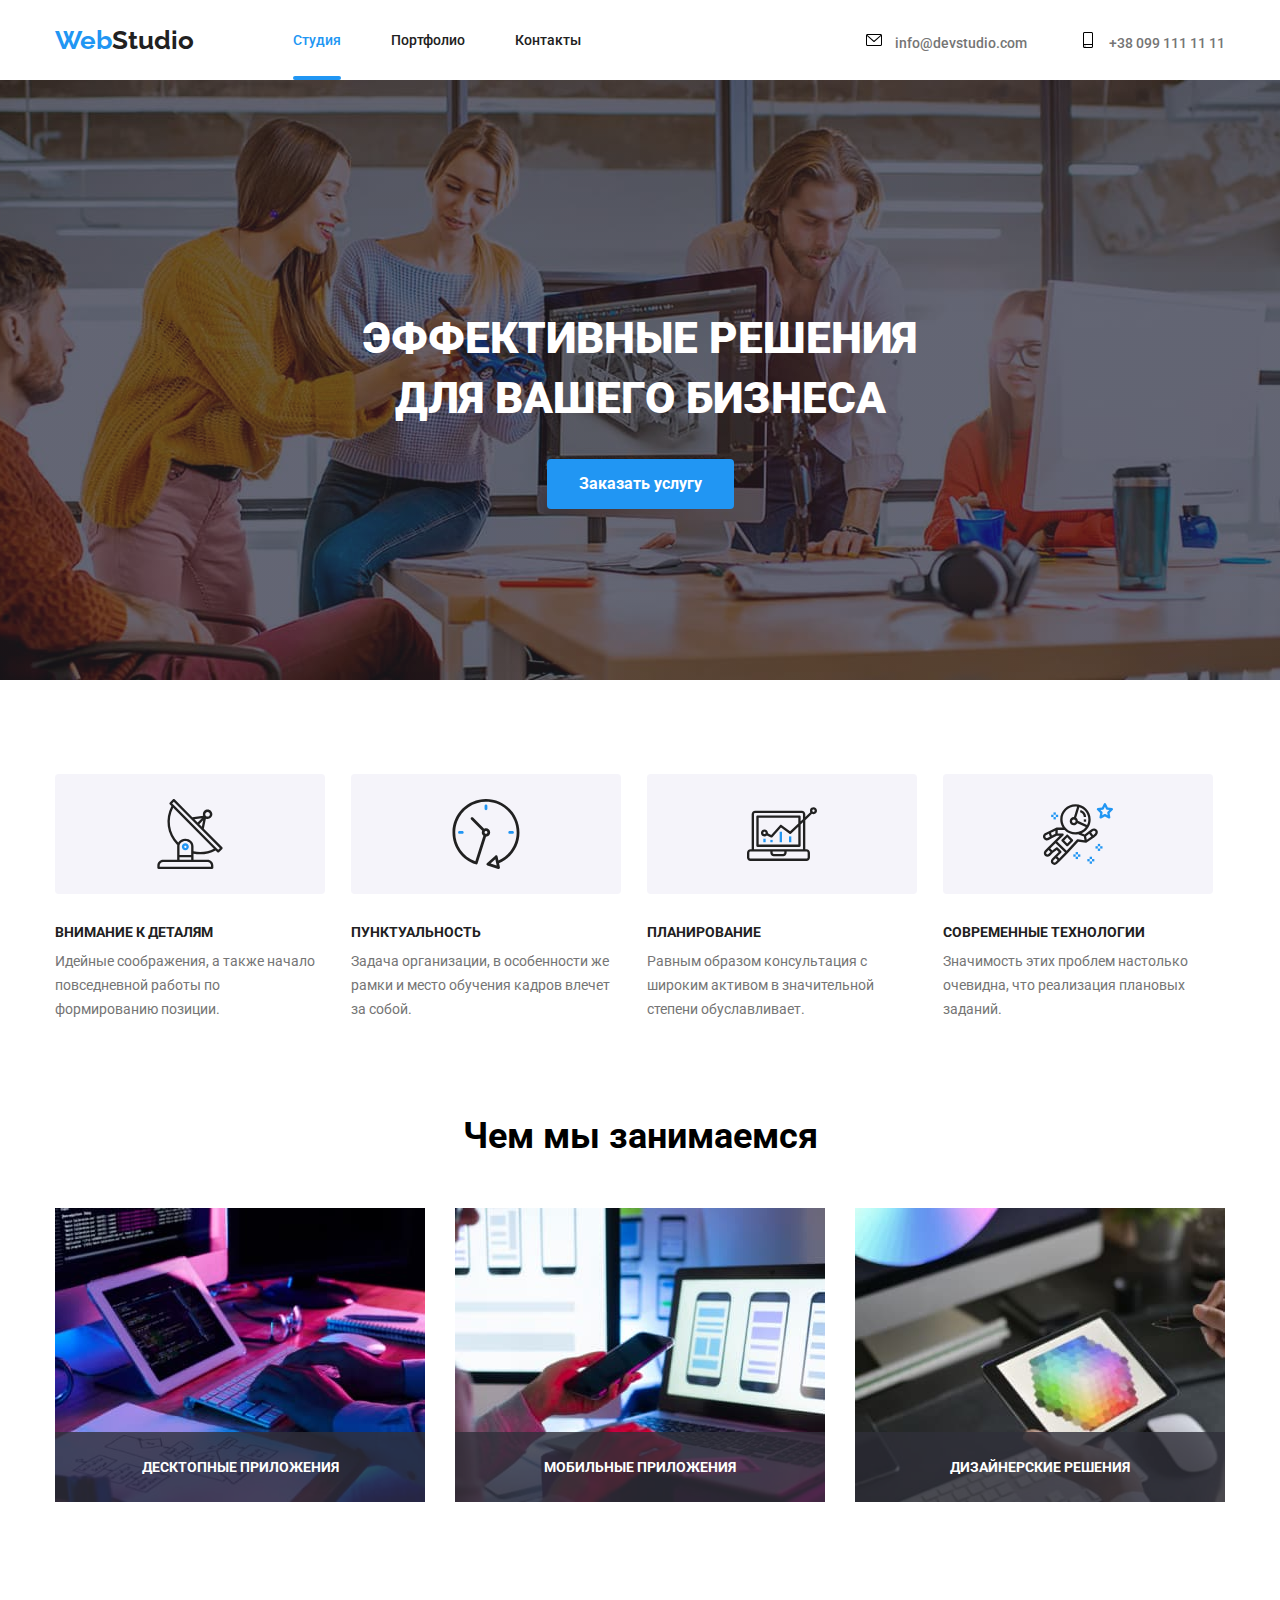
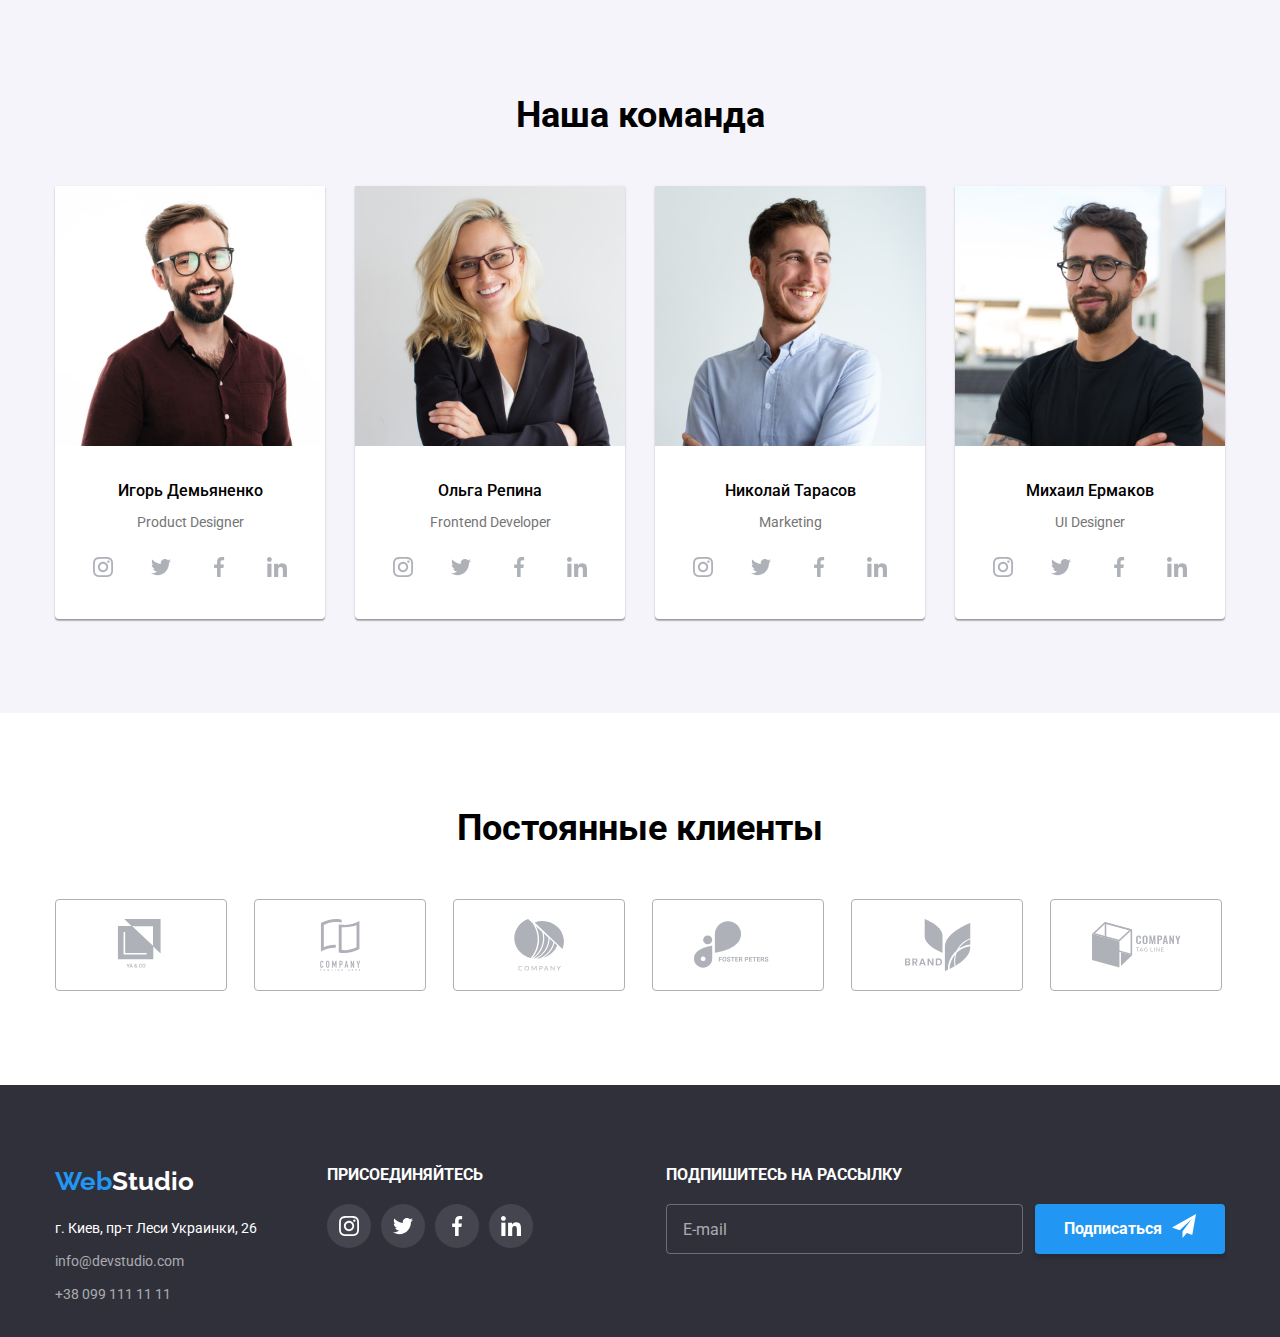
==== index.html @ 6f4ddc46 "Делает формы" ====
<!DOCTYPE html>
<html lang="en">
  <head>
    <meta charset="UTF-8" />
    <meta name="viewport" content="width=device-width, initial-scale=1.0" />
    <title>WebStudio</title>

    <link
      href="https://fonts.googleapis.com/css2?family=Raleway:wght@700&display=swap"
      rel="stylesheet"
    />
    <link
      href="https://fonts.googleapis.com/css2?family=Roboto:wght@400;500;700;900&display=swap"
      rel="stylesheet"
    />
    <link
      rel="stylesheet"
      href="https://cdnjs.cloudflare.com/ajax/libs/modern-normalize/1.0.0/modern-normalize.min.css"
    />

    <link rel="stylesheet" href="./css/style.css" />
  </head>
  <body>
    <header>
      <!-- логотип, вкладки, контакты -->

      <div class="container header">
        <nav>
          <a href="./index.html" class="logo"
            >Web<span class="logo-accent">Studio</span></a
          >
          <ul class="site-nav">
            <li>
              <a href="./" class="link primery-nav">Студия</a>
            </li>
            <li>
              <a href="./portfolio.html" class="link button-secondary"
                >Портфолио</a
              >
            </li>
            <li><a href="" class="link button-secondary">Контакты</a></li>
          </ul>
        </nav>
        <ul class="contacts">
          <li>
            <a href="mailto:info@devstudio.com" class="link contacts-mail-tel">
              <svg class="mail">
                <use href="./img/symbol-defs.svg#envelope"></use>
              </svg>
              info@devstudio.com</a
            >
          </li>
          <li>
            <a class="link contacts-mail-tel" href="tel:+380991111111">
              <svg class="mail">
                <use href="./img/symbol-defs.svg#smartphone"></use>
              </svg>
              +38 099 111 11 11</a
            >
          </li>
        </ul>
      </div>
    </header>
    <main>
      <!-- главная секция -->
      <section class="main-section">
        <div class="container">
          <h1 class="main">
            ЭФФЕКТИВНЫЕ РЕШЕНИЯ <br />
            ДЛЯ ВАШЕГО БИЗНЕСА
          </h1>
          <button data-modal-open name="button" class="button-primery-st">
            Заказать услугу
          </button>
          <div data-modal class="backdrop is-hidden">
            <div class="modal">
              <button data-modal-close>X</button>
              <!-- форма в модальном окне -->
              <h2 class="modal-titel">
                Оставьте свои данные, мы вам перезвоним
              </h2>
              <form class="form modal-form">
                <div class="form-field">
                  <label class="form-label" for="name">Имя</label>
                  <div class="form-svg">
                    <input
                      class="form-input"
                      type="text"
                      name="name"
                      id="name"
                    />
                    <span>
                      <svg class="form-inpyt-svg">
                        <use href="./img/symbol-defs.svg#Vector"></use>
                      </svg>
                    </span>
                  </div>
                </div>

                <div class="form-field">
                  <label class="form-label" for="tel">Телефон</label>
                  <div class="form-svg">
                    <input class="form-input" type="tel" name="tel" id="tel" />
                    <span>
                      <svg class="form-inpyt-svg">
                        <use href="./img/symbol-defs.svg#Tel"></use>
                      </svg>
                    </span>
                  </div>
                </div>

                <div class="form-field">
                  <label class="form-label" for="email">Почта</label>
                  <div class="form-svg">
                    <input
                      class="form-input"
                      type="email"
                      name="email"
                      id="email"
                    />
                    <span>
                      <svg class="form-inpyt-svg">
                        <use href="./img/symbol-defs.svg#Email"></use>
                      </svg>
                    </span>
                  </div>
                </div>

                <div class="form-field">
                  <label class="form-label" for="coment">Комментарий</label>
                  <textarea
                    class="form-coment"
                    name="coment"
                    id="coment"
                    cols="30"
                    rows="7"
                    placeholder="Введите текст"
                  ></textarea>
                </div>

                <div class="form-field-check">
                  <label class="form-label" for="agreed">
                    <input
                      class="form-input-check"
                      type="checkbox"
                      name="agreed"
                      id="agreed"
                    />
                    <span class="check"></span>
                    Соглашаюсь с рассылкой и принимаю
                    <a class="agreed" href="">Условия договора</a>
                  </label>
                </div>

                <button class="check-button" type="submit">Отправить</button>
              </form>
            </div>
          </div>
        </div>
      </section>

      <!-- хотят обратить внимание -->
      <section class="container-about">
        <div class="container">
          <!-- <h2>О нас</h2> -->
          <ul class="main-about">
            <li class="list-item attention">
              <h3 class="advantages">ВНИМАНИЕ К ДЕТАЛЯМ</h3>
              <p class="notes">
                Идейные соображения, а также начало повседневной работы по
                формированию позиции.
              </p>
            </li>
            <li class="list-item pynctuality">
              <h3 class="advantages">ПУНКТУАЛЬНОСТЬ</h3>
              <p class="notes">
                Задача организации, в особенности же рамки и место обучения
                кадров влечет за собой.
              </p>
            </li>
            <li class="list-item planning">
              <h3 class="advantages">ПЛАНИРОВАНИЕ</h3>
              <p class="notes">
                Равным образом консультация с широким активом в значительной
                степени обуславливает.
              </p>
            </li>
            <li class="list-item technology">
              <h3 class="advantages">СОВРЕМЕННЫЕ ТЕХНОЛОГИИ</h3>
              <p class="notes">
                Значимость этих проблем настолько очевидна, что реализация
                плановых заданий.
              </p>
            </li>
          </ul>
        </div>
      </section>

      <!-- примеры проектов -->

      <section class="adout-us-img">
        <div class="images-list container">
          <h2 class="about-us">Чем мы занимаемся</h2>
          <ul class="images">
            <li class="image-menu">
              <img src="./img/box1.jpg" alt="box1" width="370" />
              <p class="images-list-item">ДЕСКТОПНЫЕ ПРИЛОЖЕНИЯ</p>
            </li>
            <li class="image-menu">
              <img src="./img/box2.jpg" alt="box2" width="370" />
              <p class="images-list-item">МОБИЛЬНЫЕ ПРИЛОЖЕНИЯ</p>
            </li>
            <li class="image-menu">
              <img src="./img/box3.jpg" alt="box3" width="370" />
              <p class="images-list-item">ДИЗАЙНЕРСКИЕ РЕШЕНИЯ</p>
            </li>
          </ul>
        </div>
      </section>

      <!-- наша команда -->

      <section class="our-teams">
        <div class="container">
          <h2 class="command">Наша команда</h2>
          <ul class="teams-list">
            <li class="teams">
              <img src="./img/card1.jpg" alt="card1" width="270" />
              <div class="name-pos">
                <h3 class="name">Игорь Демьяненко</h3>
                <p class="position">Product Designer</p>
                <ul class="social-icon">
                  <li class="social-icon-item">
                    <a
                      class="social-icon-link"
                      href="https://instagram.com/ "
                      target=" blank"
                    >
                      <svg class="sosial-icon-svg">
                        <use href="./img/symbol-defs.svg#instagram"></use>
                      </svg>
                    </a>
                  </li>
                  <li class="social-icon-item">
                    <a
                      class="social-icon-link"
                      href="https://twitter.com/"
                      target=" blank"
                    >
                      <svg class="sosial-icon-svg">
                        <use href="./img/symbol-defs.svg#twitter"></use>
                      </svg>
                    </a>
                  </li>
                  <li class="social-icon-item">
                    <a
                      class="social-icon-link"
                      href="https://facebook.com/"
                      target=" blank"
                    >
                      <svg class="sosial-icon-svg">
                        <use href="./img/symbol-defs.svg#facebook"></use>
                      </svg>
                    </a>
                  </li>
                  <li class="social-icon-item">
                    <a
                      class="social-icon-link"
                      href="https://linkedin.com/"
                      target="blank"
                    >
                      <svg class="sosial-icon-svg">
                        <use href="./img/symbol-defs.svg#linkedin"></use>
                      </svg>
                    </a>
                  </li>
                </ul>
              </div>
            </li>
            <li class="teams">
              <img src="./img/card2.jpg" alt="card2" width="270" />
              <div class="name-pos">
                <h3 class="name">Ольга Репина</h3>
                <p class="position">Frontend Developer</p>
                <ul class="social-icon">
                  <li class="social-icon-item">
                    <a
                      class="social-icon-link"
                      href="https://instagram.com/ "
                      target=" blank"
                    >
                      <svg class="sosial-icon-svg">
                        <use href="./img/symbol-defs.svg#instagram"></use>
                      </svg>
                    </a>
                  </li>
                  <li class="social-icon-item">
                    <a
                      class="social-icon-link"
                      href="https://twitter.com/"
                      target=" blank"
                    >
                      <svg class="sosial-icon-svg">
                        <use href="./img/symbol-defs.svg#twitter"></use>
                      </svg>
                    </a>
                  </li>
                  <li class="social-icon-item">
                    <a
                      class="social-icon-link"
                      href="https://facebook.com/"
                      target=" blank"
                    >
                      <svg class="sosial-icon-svg">
                        <use href="./img/symbol-defs.svg#facebook"></use>
                      </svg>
                    </a>
                  </li>
                  <li class="social-icon-item">
                    <a
                      class="social-icon-link"
                      href="https://linkedin.com/"
                      target="blank"
                    >
                      <svg class="sosial-icon-svg">
                        <use href="./img/symbol-defs.svg#linkedin"></use>
                      </svg>
                    </a>
                  </li>
                </ul>
              </div>
            </li>
            <li class="teams">
              <img src="./img/card3.jpg" alt="card3" width="270" />
              <div class="name-pos">
                <h3 class="name">Николай Тарасов</h3>
                <p class="position">Marketing</p>
                <ul class="social-icon">
                  <li class="social-icon-item">
                    <a
                      class="social-icon-link"
                      href="https://instagram.com/ "
                      target=" blank"
                    >
                      <svg class="sosial-icon-svg">
                        <use href="./img/symbol-defs.svg#instagram"></use>
                      </svg>
                    </a>
                  </li>
                  <li class="social-icon-item">
                    <a
                      class="social-icon-link"
                      href="https://twitter.com/"
                      target=" blank"
                    >
                      <svg class="sosial-icon-svg">
                        <use href="./img/symbol-defs.svg#twitter"></use>
                      </svg>
                    </a>
                  </li>
                  <li class="social-icon-item">
                    <a
                      class="social-icon-link"
                      href="https://facebook.com/"
                      target=" blank"
                    >
                      <svg class="sosial-icon-svg">
                        <use href="./img/symbol-defs.svg#facebook"></use>
                      </svg>
                    </a>
                  </li>
                  <li class="social-icon-item">
                    <a
                      class="social-icon-link"
                      href="https://linkedin.com/"
                      target="blank"
                    >
                      <svg class="sosial-icon-svg">
                        <use href="./img/symbol-defs.svg#linkedin"></use>
                      </svg>
                    </a>
                  </li>
                </ul>
              </div>
            </li>
            <li class="teams">
              <img src="./img/card4.jpg" alt="card4" width="270" />
              <div class="name-pos">
                <h3 class="name">Михаил Ермаков</h3>
                <p class="position">UI Designer</p>
                <ul class="social-icon">
                  <li class="social-icon-item">
                    <a
                      class="social-icon-link"
                      href="https://instagram.com/ "
                      target=" blank"
                    >
                      <svg class="sosial-icon-svg">
                        <use href="./img/symbol-defs.svg#instagram"></use>
                      </svg>
                    </a>
                  </li>
                  <li class="social-icon-item">
                    <a
                      class="social-icon-link"
                      href="https://twitter.com/"
                      target=" blank"
                    >
                      <svg class="sosial-icon-svg">
                        <use href="./img/symbol-defs.svg#twitter"></use>
                      </svg>
                    </a>
                  </li>
                  <li class="social-icon-item">
                    <a
                      class="social-icon-link"
                      href="https://facebook.com/"
                      target=" blank"
                    >
                      <svg class="sosial-icon-svg">
                        <use href="./img/symbol-defs.svg#facebook"></use>
                      </svg>
                    </a>
                  </li>
                  <li class="social-icon-item">
                    <a
                      class="social-icon-link"
                      href="https://linkedin.com/"
                      target="blank"
                    >
                      <svg class="sosial-icon-svg">
                        <use href="./img/symbol-defs.svg#linkedin"></use>
                      </svg>
                    </a>
                  </li>
                </ul>
              </div>
            </li>
          </ul>
        </div>
      </section>
      <section>
        <div class="container customed-container">
          <h2>Постоянные клиенты</h2>
          <ul class="customed">
            <li class="customed-item">
              <a class="customed-link" href="" target="blank">
                <svg class="customed-link-svg">
                  <use href="./img/symbol-defs.svg#logo1"></use>
                </svg>
              </a>
            </li>
            <li class="customed-item">
              <a class="customed-link" href="" target="blank">
                <svg class="customed-link-svg">
                  <use href="./img/symbol-defs.svg#logo2"></use>
                </svg>
              </a>
            </li>
            <li class="customed-item">
              <a class="customed-link" href="" target="blank">
                <svg class="customed-link-svg">
                  <use href="./img/symbol-defs.svg#logo3"></use>
                </svg>
              </a>
            </li>
            <li class="customed-item">
              <a class="customed-link" href="" target="blank">
                <svg class="customed-link-svg">
                  <use href="./img/symbol-defs.svg#logo4"></use>
                </svg>
              </a>
            </li>
            <li class="customed-item">
              <a class="customed-link" href="" target="blank">
                <svg class="customed-link-svg">
                  <use href="./img/symbol-defs.svg#logo5"></use>
                </svg>
              </a>
            </li>
            <li class="customed-item">
              <a class="customed-link" href="" target="blank">
                <svg class="customed-link-svg">
                  <use href="./img/symbol-defs.svg#logo6"></use>
                </svg>
              </a>
            </li>
          </ul>
        </div>
      </section>
    </main>
    <!-- фуутер -->

    <footer class="footer">
      <div class="container footer-cont">
        <div>
          <a href="./studio.html" class="logo-footer"
            >Web<span class="logo-ac-footer">Studio</span></a
          >
          <address>
            <ul class="adresss-footer">
              <li class="address">г. Киев, пр-т Леси Украинки, 26</li>
              <li>
                <a href="mailto:info@devstudio.com" class="mail-tel"
                  >info@devstudio.com</a
                >
              </li>
              <li>
                <a href="tel:+380991111111" class="mail-tel"
                  >+38 099 111 11 11</a
                >
              </li>
            </ul>
          </address>
        </div>
        <div class="join-footer">
          <b>ПРИСОЕДИНЯЙТЕСЬ</b>
          <ul class="join-list">
            <li><a class="join inst" href=""></a></li>
            <li><a class="join twitter" href=""></a></li>
            <li><a class="join facebook" href=""></a></li>
            <li><a class="join linkedin" href=""></a></li>
          </ul>
        </div>
        <div class="footer-subscribe">
          <b>ПОДПИШИТЕСЬ НА РАССЫЛКУ</b>
          <form class="form-footer">
            <label class="footer-label">
              <input class="foter-input" type="email" placeholder="E-mail" />
            </label>

            <button class="button-subscribe" type="submit">
              <svg class="footer-subscribe-svg" widt="24px" height="24px">
                <use href="./img/symbol-defs.svg#send"></use>
              </svg>
              Подписаться
            </button>
          </form>
        </div>
      </div>
    </footer>
    <script src="./js/madal.js"></script>
  </body>
</html>
---- css/style.css ----
html {
  box-sizing: border-box;
}
*,
*::befor,
*::after {
  box-sizing: inherit;
}
:root {
  --primary-text-color: #757575;
  --titel-text-color: #212121;
  --accent-text-color: #2196f3;
  --fon-cl: #2f303a;
  --with: #ffffff;
  --bgc: #f5f4fa;
}

.container {
  width: 1200px;
  padding-left: 15px;
  padding-right: 15px;
  margin-left: auto;
  margin-right: auto;
}

.container:first-child {
  margin-top: 0px;
}

header {
  width: 100%;
  height: 80px;
  padding-bottom: 32px;
  padding-top: 32px;
}
.header {
  display: flex;
  height: 100%;
}
.header nav {
  display: flex;
}
.portfolio-header {
  border-bottom: 1px solid #ececec;
}
a {
  text-decoration: none;
}
li {
  padding: 0px;
  margin: 0px;
  list-style: none;
}
ul {
  padding: 0px;
  margin: 0px;
}

/* nav a, */
/* nav ul, */
/* .header nav, */
/* .header ul, */
/* .contacts li, */
.button,
.button li,
.v li {
  display: inline-flex;
}
nav {
  /* display: flex; */
  align-items: center;
  justify-content: center;
}
.link {
  display: block;
  text-align: center;
}
.logo {
  font-family: "Raleway", sans-serif;
  color: var(--accent-text-color);
  font-style: normal;
  font-weight: bold;
  font-size: 26px;
  line-height: 1.17em;
  width: 145px;
  margin-right: 93px;
}

nav a {
  margin-right: 0px;
}
nav.site-nav {
  justify-content: end;
}
.site-nav li {
  display: inline-block;
  padding-right: 50px;
}
.site-nav li:last-child {
  padding-right: 0px;
}
.contacts li {
  margin-right: 50px;
  display: inline-block;
}
.contacts li:last-child {
  margin-right: 0px;
}
.contacts-mail-tel:last-child {
  padding-right: 0px;
}
.contacts {
  font-family: "Roboto", sans-serif;
  font-style: normal;
  font-weight: 500;
  font-size: 14px;
  line-height: 1.14em;
  align-items: center;
  text-align: right;
  padding: 0px;
  margin-left: auto;
}

.primery-nav {
  position: relative;

  color: var(--accent-text-color);
  font-style: normal;
  font-weight: 500;
  font-size: 14px;
  line-height: 1.17em;
}
.primery-nav::after {
  position: absolute;
  content: "";
  display: block;
  background-image: url(../img/hover.svg);
  height: 4px;
  width: 100%;
  background-repeat: no-repeat;
  background-position: center;
  background-size: cover;
  margin-top: 28px;
}
.site-nav {
  display: flex;
  font-family: "Roboto", sans-serif;
  font-weight: 500;
  font-style: normal;
  font-size: 14px;
  line-height: 1.17em;
  padding: 0px;
  align-items: center;
}
main {
  font-family: "Roboto", sans-serif;
  width: auto;
}
.logo-accent {
  color: var(--titel-text-color);
}
.button {
  display: inline-flex;
  justify-content: center;
  font-style: normal;
  font-weight: 500;
  font-size: 16px;
  line-height: 1.63em;
  margin: 0px;
  padding: 0px;
  margin-bottom: 34px;
}
.contacts-mail-tel {
  color: var(--primary-text-color);
}

.contacts-mail-tel .mail {
  height: 16px;
  width: 16px;
  background-size: contain;
  background-repeat: no-repeat;
  background-position: center;
  margin-right: 10px;
}
.mail {
  transition: 250ms;
  transition-timing-function: cubic-bezier(0.4, 0, 0.2, 1);
}
.contacts-mail-tel:hover .mail,
.contacts-mail-tel:focus .mail {
  fill: var(--accent-text-color);
}
.button-secondary {
  color: #212121;
}
.button button {
  padding: 6px 22px;
}
button {
  display: inline-block;
  cursor: pointer;
}

.button-primery-pf {
  color: #ffffff;
  background-color: var(--accent-text-color);
  font-style: normal;
  font-weight: 500;
  line-height: 1.25em;
  transition: transform 250ms cubic-bezier(0.4, 0, 0.2, 1);
}
.button-primery-st {
  color: #ffffff;
  background-color: var(--accent-text-color);
  font-style: normal;
  font-weight: bold;
  font-size: 16px;
  line-height: 1.88em;
  text-align: center;
  padding: 10px 32px;
  margin-left: auto;
  margin-right: auto;
  border: none;
  /* box-shadow: 0px 4px 4px rgba(0, 0, 0, 0.15); */
  border-radius: 4px;
  transition: transform 250ms cubic-bezier(0.4, 0, 0.2, 1);
}
.container .buttom {
  height: 54px;
}
.row-button {
  font-size: 16px;
  font-weight: 500;
  font-style: normal;
  line-height: 1.63em;
  border: 0px;
  border-radius: 4px;
  margin-right: 8px;
  transition: transform 250ms cubic-bezier(0.4, 0, 0.2, 1);
}
.row-button:hover,
.row-button:focus {
  color: var(--with);
  background-color: var(--accent-text-color);
  box-shadow: 0px 4px 4px rgba(0, 0, 0, 0.25);
}
.main {
  font-style: normal;
  font-weight: 900;
  font-size: 44px;
  line-height: 1.36em;
  text-align: center;
}
.advantages {
  color: var(--titel-text-color);
  font-style: normal;
  font-weight: bold;
  font-size: 14px;
  line-height: 1.17em;
  margin: 0px;
}
.notes {
  color: var(--primary-text-color);
  font-style: normal;
  font-weight: normal;
  font-size: 14px;
  line-height: 1.71em;
  margin: 0px;
  padding-top: 10px;
}
.about-us {
  display: block;
  font-family: Roboto;
  font-style: normal;
  font-weight: 700;
  font-size: 36px;
  line-height: 1.16em;
  text-align: center;
  margin: 0px;
  margin-bottom: 50px;
}

.main-section .buuton-primery-st {
  display: inline;
  width: 200px;
  justify-content: center;
}
.container-about {
  display: flex;
  padding-top: 94px;
  padding-bottom: 94px;
}

.list-item::before {
  content: "";
  display: block;
  height: 120px;
  border-radius: 4px;
  background-repeat: no-repeat;
  background-position: 100px 25px;
  background-color: var(--bgc);
  margin-bottom: 30px;
}
.list-item.attention::before {
  background-image: url(../img/antenna.svg);
}
.list-item.pynctuality::before {
  background-image: url(../img/clock.svg);
}
.list-item.planning::before {
  background-image: url(../img/diagram.svg);
}
.list-item.technology::before {
  background-image: url(../img/astronaut.svg);
}
.main-about {
  padding: 0px;
  margin: 0px;
  width: 100%;
  display: flex;

  flex-wrap: nowrap;
}

.main-about li {
  display: inline-block;
  justify-content: space-between;
  width: 270px;
  margin-right: 26px;
}
.main-about li:last-child,
.network-list li:last-child {
  margin-right: 0px;
}
.position {
  color: var(--primary-text-color);
  font-style: normal;
  font-weight: normal;
  font-size: 14px;
  line-height: 1.19em;
  font-style: normal;
}
.projects {
  color: var(--titel-text-color);
  font-style: normal;
  font-weight: bold;
  font-size: 18px;
  line-height: 2em;
}
.projects-hover {
  position: relative;
  overflow: hidden;
  text-align: left;
}
.wind-hover {
  display: block;
  margin: 0px;
  background-color: var(--accent-text-color);
  position: absolute;
  z-index: 4;
  /* align-content: left;
  justify-content: center; */
  top: 0%;
  bottom: 0%;
  left: 0;
  right: 0;
  font-size: 18px;
  line-height: 1.6em;
  font-weight: 400;
  color: var(--with);
  padding: 63px 24px;
  opacity: 0;

  transform: translateY(100%);
  transition: transform 250ms cubic-bezier(0.4, 0, 0.2, 1);
}
.pr-link {
  display: block;
  transition: 550ms;
  transition-timing-function: cubic-bezier(0.4, 0, 0.2, 1);
}
.pr-link:hover .wind-hover,
.pr-link:focus .wind-hover {
  transform: translateY(0%);
  opacity: 1;
}

.type {
  color: var(--primary-text-color);
  font-style: normal;
  font-weight: normal;
  font-size: 16px;
  line-height: 1.88em;
}

.name {
  font-style: normal;
  font-weight: 500;
  font-size: 16px;
  line-height: 1.19em;
  margin: 0px;
  margin-bottom: 10px;
}
a:hover,
a:focus {
  color: var(--accent-text-color);
  transition: 250ms;
  transition-timing-function: cubic-bezier(0.4, 0, 0.2, 1);
}

.container .button-primery-st:hover,
.container .button-primery-st:focus {
  color: var(--accent-text-color);
  background-color: var(--with);
  transition: 250ms;
  transition-timing-function: cubic-bezier(0.4, 0, 0.2, 1);
}

ul {
  list-style: none;
}
.backdrop {
  position: fixed;
  /* display: flex; */
  top: 0px;
  left: 0px;
  width: 100%;
  height: 100%;
  background-color: rgba(0, 0, 0, 0.2);
  z-index: 55;
}
.modal {
  position: absolute;
  top: 50%;
  left: 50%;
  transform: translate(-50%, -50%);
  text-align: left;

  min-width: 528px;
  min-height: 581px;
  background-color: var(--with);
  border-radius: 4px;
  color: #757575;
  padding: 40px;

  font-size: 12px;
  line-height: 1.17em;
}
.modal {
  font-family: "Roboto", sans-serif;
  font-size: 12px;
  line-height: 1.17em;
  font-style: normal;
  color: #757575;
}
.modal-titel {
  font-style: 700;
  font-size: 20px;
  line-height: 1.17em;
  font-style: normal;
  text-align: center;
  color: #212121;
  margin: 0;
  margin-bottom: 12px;
}
.form-field {
  display: flex;
  flex-direction: column;
}
.form-field:not(:last-child) {
  margin-bottom: 10px;
}

.form-label {
  margin-bottom: 4px;
  padding-left: 14px;
  position: relative;
}

.form-input {
  padding: 11px 12px 11px 42px;
  border: 1px solid rgba(33, 33, 33, 0.2);
  border-radius: 4px;
  width: 100%;
  height: 40px;
  outline: none;
  transition: transform 250ms cubic-bezier(0.4, 0, 0.2, 1);
}
.form-input-check {
  display: inline-block;
  position: absolute;
  width: 1px;
  height: 1px;
  margin: -1px;
  border: 0;
  padding: 0;
  clip: rect(0 0 0 0);
  overflow: hidden;
  /* margin-right: 14px;
  -webkit-animation: none;
  -moz-animation: none;
  appearance: none; */
}
/* .check {
  display: inline-block;
  width: 16px;
  height: 15px;
  border: 2px solid black;
  border-radius: 2px;
} */
.form-svg {
  position: relative;
}
.form-inpyt-svg {
  position: absolute;
  width: 18px;
  height: 18px;
  padding: 3px;
  left: 12px;
  top: 12px;
  transition: transform 250ms cubic-bezier(0.4, 0, 0.2, 1);
}
.form-coment {
  padding: 12px 16px;
  resize: none;
  border: 1px solid rgba(33, 33, 33, 0.2);
  border-radius: 4px;
  outline: none;
}
.form-input:focus + * .form-inpyt-svg {
  fill: var(--accent-text-color);
}
.form-input:focus,
.form-coment:focus {
  border: 1px solid var(--accent-text-color);
}

.agreed {
  color: #2196f3;
}
.modal > button {
  position: absolute;
  width: 30px;
  height: 30px;
  right: 7px;
  top: 7px;
  background-color: #fff;
  border: 1px solid rgba(0, 0, 0, 0.1);
  border-radius: 50%;
}
.form-field-check {
  margin-top: 20px;
  font-size: 14px;
  line-height: 1.71em;

  font-weight: 400;
  display: flex;
  align-items: center;
  justify-content: center;
}
.check {
  content: "";
  position: absolute;
  width: 16px;
  height: 15px;
  background-image: url(../img/check.svg);
  left: -4px;
  top: 4px;
  background-repeat: no-repeat;
  background-size: contain;
}

.form-input-check:checked + .check {
  background-image: url(../img/icon-check.svg);
  fill: var(--with);
  background-color: var(--accent-text-color);
  border-radius: 4px;
  border-color: var(--accent-text-color);
  background-origin: border-box;
}
.modal-form .check-button {
  display: block;
  margin: 30px auto 0px;
  padding: 10px 55px;
  color: var(--with);
  background-color: var(--accent-text-color);
  box-shadow: 0px 4px 4px rgba(0, 0, 0, 0.15);
  border-radius: 4px;
  border: none;
  font-size: 16px;
  line-height: 1.875em;
  font-weight: 700;
}

.backdrop.is-hidden {
  opacity: 0;
  pointer-events: none;
}
.command {
  font-style: normal;
  font-weight: bold;
  font-size: 36px;
  line-height: 1.17em;
  text-align: center;
  margin: 0px;
  margin-bottom: 50px;
}

.footer {
  font-family: "Roboto", sans-serif;
  background-color: var(--fon-cl);
  width: 100%;
  height: 252px;
  padding-bottom: 60px;
  padding-top: 60px;
}
.logo-footer {
  font-family: "Raleway", sans-serif;
  color: var(--accent-text-color);
  font-style: normal;
  font-weight: bold;
  font-size: 26px;
  line-height: 1.19em;
}
.logo-ac-footer {
  color: var(--with);
}
.footer-cont {
  display: flex;
  padding-top: 60px;
}
.footer b {
  display: block;
  color: var(--with);
  margin-bottom: 20px;
}
.join-list {
  display: flex;
}
.join-list li {
  margin-right: 10px;
}
.join-footer {
  margin-left: 70px;
}

.button-list {
  padding-top: 94px;
  padding-bottom: 94px;
}
.button-menu {
  text-align: center;
  align-items: flex-start;
}
.button-menu h1 {
  display: none;
}
.type-pr-list {
  padding: 0px;
  display: flex;
  flex-basis: calc((100%-30) / 3);
  flex-wrap: wrap;
  margin: 0px;
}
.projects-list {
  min-width: 37px;
}

.link-menu {
  display: block;
  width: 370px;
  margin-left: 30px;
  margin-bottom: 30px;
}
.link-menu:nth-last-child(-n + 3) {
  margin-bottom: 0px;
}
.link-menu:nth-child(3n + 1) {
  margin-left: 0px;
}

.pr-link:hover,
.pr-link:focus {
  box-shadow: 0px 1px 1px rgba(0, 0, 0, 0.12), 0px 4px 4px rgba(0, 0, 0, 0.06),
    1px 4px 6px rgba(0, 0, 0, 0.16);
  transition: 250ms;
  transition-timing-function: cubic-bezier(0.4, 0, 0.2, 1);
}

.type-pr h2 {
  margin: 0px;
  margin-bottom: 4px;
}

.list {
  margin: 0px;
  padding: 0;
  margin: 0;
  list-style: none;
}

.list img {
  display: block;
  margin: 0px;
}
.type-pr {
  padding: 20px 24px;
  text-align: left;
  border: 1px solid #eeeeee;
  border-top: 0px;
  margin: 0px;
}
.address {
  font-family: "Roboto", sans-serif;
  font-style: normal;
  color: var(--with);
  font-weight: normal;
  font-size: 14px;
  line-height: 1.71em;
  margin-bottom: 9px;
}
.wind-hover {
  margin: 0px;
}
.mail-tel {
  display: block;
  font-family: "Roboto", sans-serif;
  font-style: normal;
  color: #ffffff99;
  font-weight: normal;
  font-size: 14px;
  line-height: 1.71em;
  margin-bottom: 9px;
}
.customers {
  text-align: center;
  padding-top: 94px;
  padding-bottom: 94px;
}

.customers h2 {
  margin: 0px;
  margin-bottom: 50px;
  font-size: 36px;
  line-height: 1.17em;
}

address ul {
  padding: 0px;
  margin-top: 20px;
}
footer {
  display: inline-flex;
  align-items: center;
}
.adresss-footer {
  margin: 0px;
  margin-top: 20px;
}
.teams:last-child,
.customers li:last-child {
  margin-right: 0px;
}
.main-section {
  margin-left: auto;
  margin-right: auto;
  max-width: 1600px;
  height: 600px;
  text-align: center;
  padding-top: 200px;
  padding-bottom: 200px;
  color: #ffffff;
  background-color: #2f303a;
  justify-content: center;
  background-image: linear-gradient(
      to right,
      rgba(47, 48, 58, 0.4),
      rgba(47, 48, 58, 0.4)
    ),
    url("../img/main.jpg");

  background-repeat: no-repeat;
  background-position: center;
  background-size: cover;
}

.about-img {
  background-color: var(--bgc);
  padding: 25px 100px;
  margin-bottom: 30px;
}

.teams {
  display: inline-block;
  background-color: var(--with);
  margin-right: 26px;
  padding-bottom: 30px;
  box-shadow: 0px 1px 3px rgba(0, 0, 0, 0.12), 0px 1px 1px rgba(0, 0, 0, 0.14),
    0px 2px 1px rgba(0, 0, 0, 0.2);
  border-radius: 0px 0px 4px 4px;
}
.our-teams {
  background-color: var(--bgc);
  text-align: center;
  padding: 0px;
  padding-bottom: 94px;
  padding-top: 94px;
  padding-left: 0px;
}
.network-list li {
  display: inline-block;
  margin-right: 10px;
}
.teams-list {
  margin: 0px;
  padding-left: 0px;
}
.adout-us-img {
  text-align: inherit;
  margin: 0px;
  padding-bottom: 94px;
}
.name-pos {
  padding-top: 30px;
}
.social-icon li {
  display: inline-flex;
}
.sosial-icon-svg {
  width: 20px;
  height: 20px;
}
.social-icon-link {
  height: 44px;
  width: 44px;
  display: flex;
  justify-content: center;
  align-items: center;
  border-radius: 50%;
  fill: #afb1b8;
}
.social-icon-link:focus,
.social-icon-link:hover {
  background-color: var(--accent-text-color);
}

.social-icon-link:focus .sosial-icon-svg,
.social-icon-link:hover .sosial-icon-svg {
  fill: var(--with);
  transition: 250ms;
  transition-timing-function: cubic-bezier(0.4, 0, 0.2, 1);
}
.customed {
  display: flex;
  margin-top: 50px;
}
.customed-link-svg {
  width: 89px;
  height: 52px;
}
.customed-item {
  border: 1px solid #afb1b8;
  border-radius: 4px;
}
.customed-item:not(:last-child) {
  margin-right: 27px;
}
.customed-link {
  height: 90px;
  width: 170px;
  display: flex;
  justify-content: center;
  align-items: center;
  fill: #afb1b8;
  background-size: cover;
}
.customed-container {
  text-align: center;
  padding-top: 94px;
  padding-bottom: 94px;
}
.customed-container h2 {
  font-size: 36px;
  line-height: 1.17em;
  margin: 0px;
}
.customed-item:focus,
.customed-item:hover {
  border: 1px solid #2196f3;
  border-radius: 4px;
  transition: 250ms;
  transition-timing-function: cubic-bezier(0.4, 0, 0.2, 1);
}
.customed-item:focus .customed-link-svg,
.customed-item:hover .customed-link-svg {
  fill: var(--accent-text-color);
  transition: 250ms;
  transition-timing-function: cubic-bezier(0.4, 0, 0.2, 1);
}
.images-list {
  display: block;
  flex-wrap: wrap;
}
.images {
  display: inline-flex;
  /* max-width: 370px; */
}
.images .image-menu {
  flex-basis: calc((100%-30) / 3);
  margin-right: 30px;
}
.image-menu img {
  display: block;
}

.image-menu {
  position: relative;
}
.images-list-item {
  width: 100%;
  background: rgba(47, 48, 58, 0.8);
  margin: 0px;
  position: absolute;
  bottom: 0;
  left: 0;
  font-size: 14px;
  line-height: 1.17em;
  color: var(--with);
  font-weight: 700;
  text-align: center;
  justify-content: center;
  padding-top: 27px;
  padding-bottom: 27px;
}
.social-icon-item:not(:last-child) {
  margin-right: 10px;
}

.images li:last-child {
  padding-right: 0px;
}
.adout-us-img ul {
  margin: 0px;
  padding: 0px;
}
.join {
  display: inline-block;
  height: 44px;
  width: 44px;
  background-color: rgba(255, 255, 255, 0.1);
  border-radius: 50%;
  background-position: center;
  background-repeat: no-repeat;
  background-size: 20px;
}
.join.inst {
  background-image: url(../img/instagram.svg);
}
.join.twitter {
  background-image: url(../img/twitter.svg);
}
.join.facebook {
  background-image: url(../img/facebook.svg);
}
.join.linkedin {
  background-image: url(../img/linkedin.svg);
}
.join:hover,
.join:focus {
  background-color: var(--accent-text-color);
  transition: 250ms;
  transition-timing-function: cubic-bezier(0.4, 0, 0.2, 1);
}
.footer-subscribe {
  margin-left: auto;
}
.form-footer {
  display: flex;
}
.foter-input {
  width: 357px;
  height: 50px;
  display: block;
  padding: 16px;
  font-size: 16px;
  line-height: 1.25em;
  border: 1px solid rgba(255, 255, 255, 0.3);
  border-radius: 4px;
  /* filter: drop-shadow(0px 4px 4px rgba(0, 0, 0, 0.15)); */
  margin-right: 12px;
  background-color: inherit;
  color: rgba(255, 255, 255, 0.6);
}
.foter-input::placeholder {
  color: rgba(255, 255, 255, 0.6);
  font-size: 16px;
  line-height: 1.25em;
}
.button-subscribe {
  display: flex;
  background-color: var(--accent-text-color);
  box-shadow: 0px 4px 4px rgba(0, 0, 0, 0.15);
  border-radius: 4px;
  color: var(--with);
  font-size: 16px;
  line-height: 1.875em;
  font-weight: 700;
  padding: 10px 29px;
  border: none;
  flex-direction: row-reverse;
}
.button-subscribe:hover .footer-subscribe-svg {
  fill: var(--accent-text-color);
}
.button-subscribe:hover {
  background-color: var(--with);
  color: var(--accent-text-color);
}

.footer-subscribe-svg {
  width: 24px;
  height: 24px;
  fill: var(--with);
  margin-left: 10px;
}
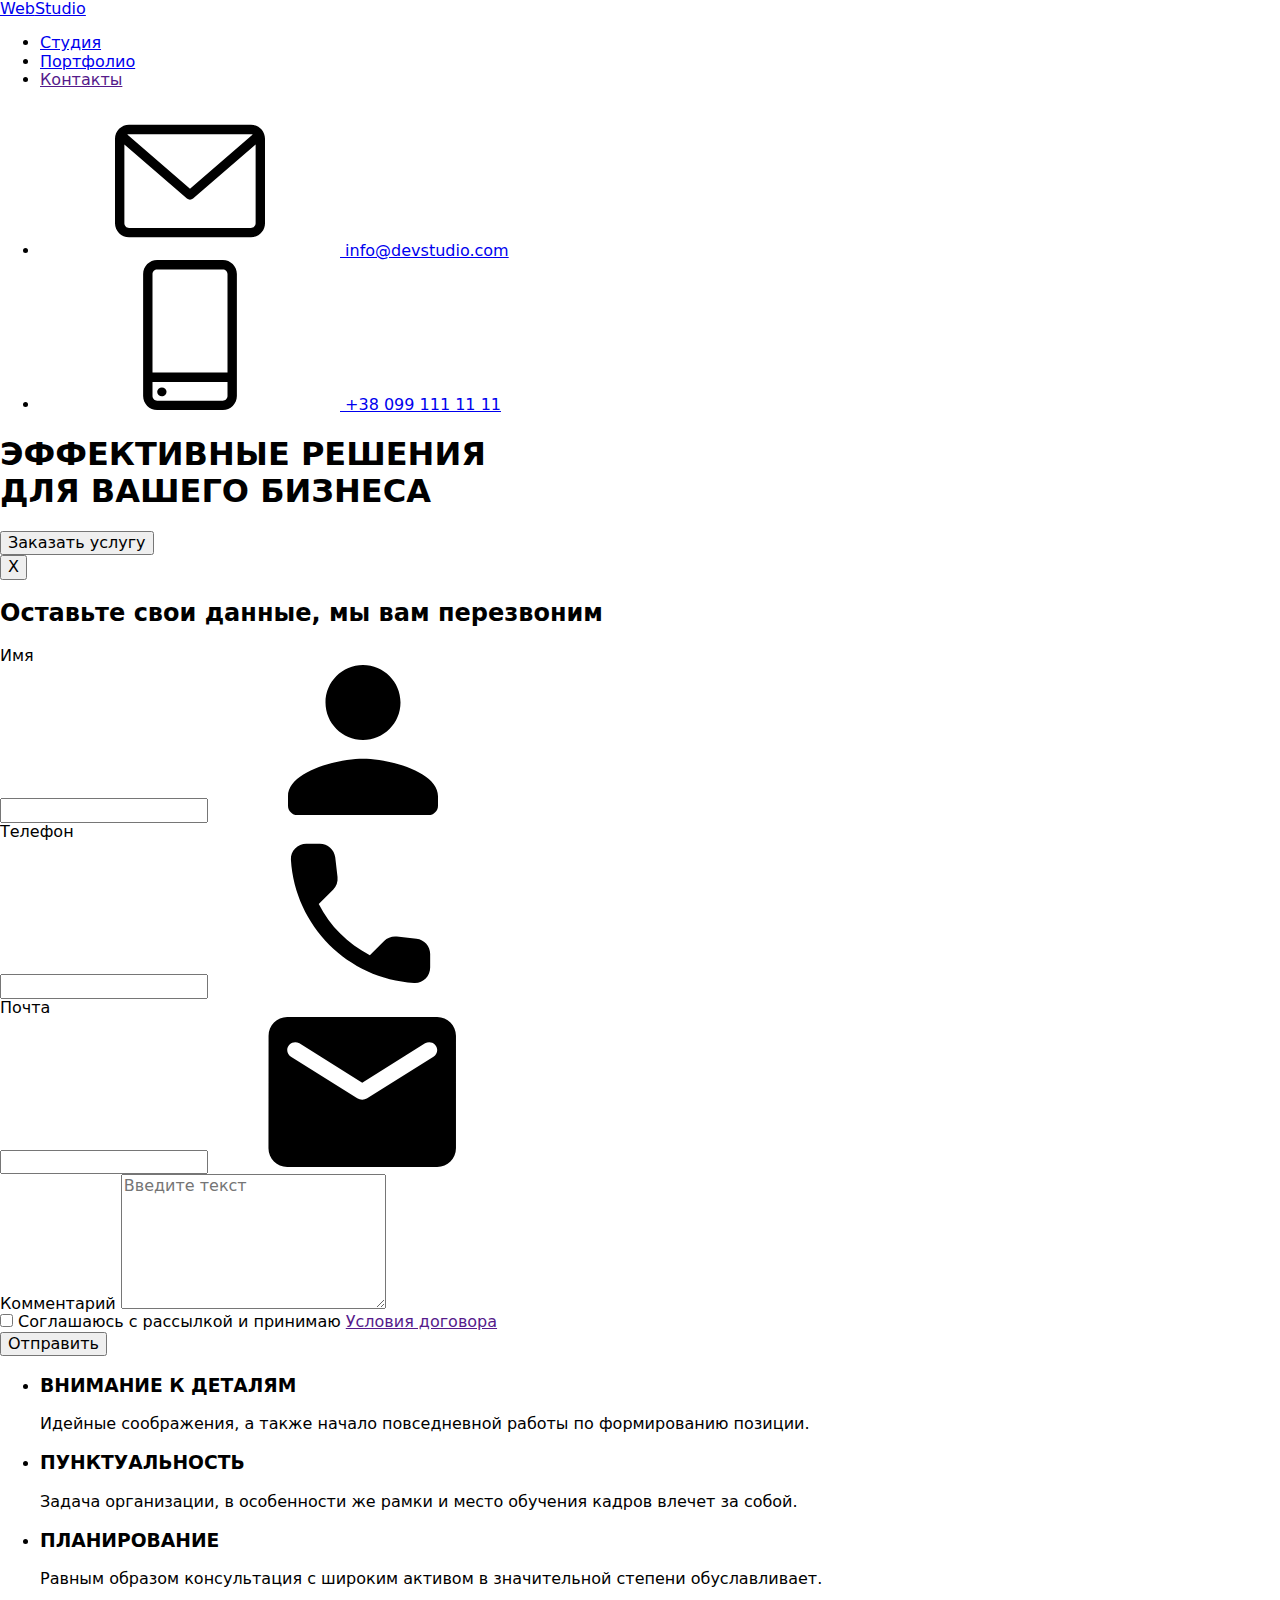
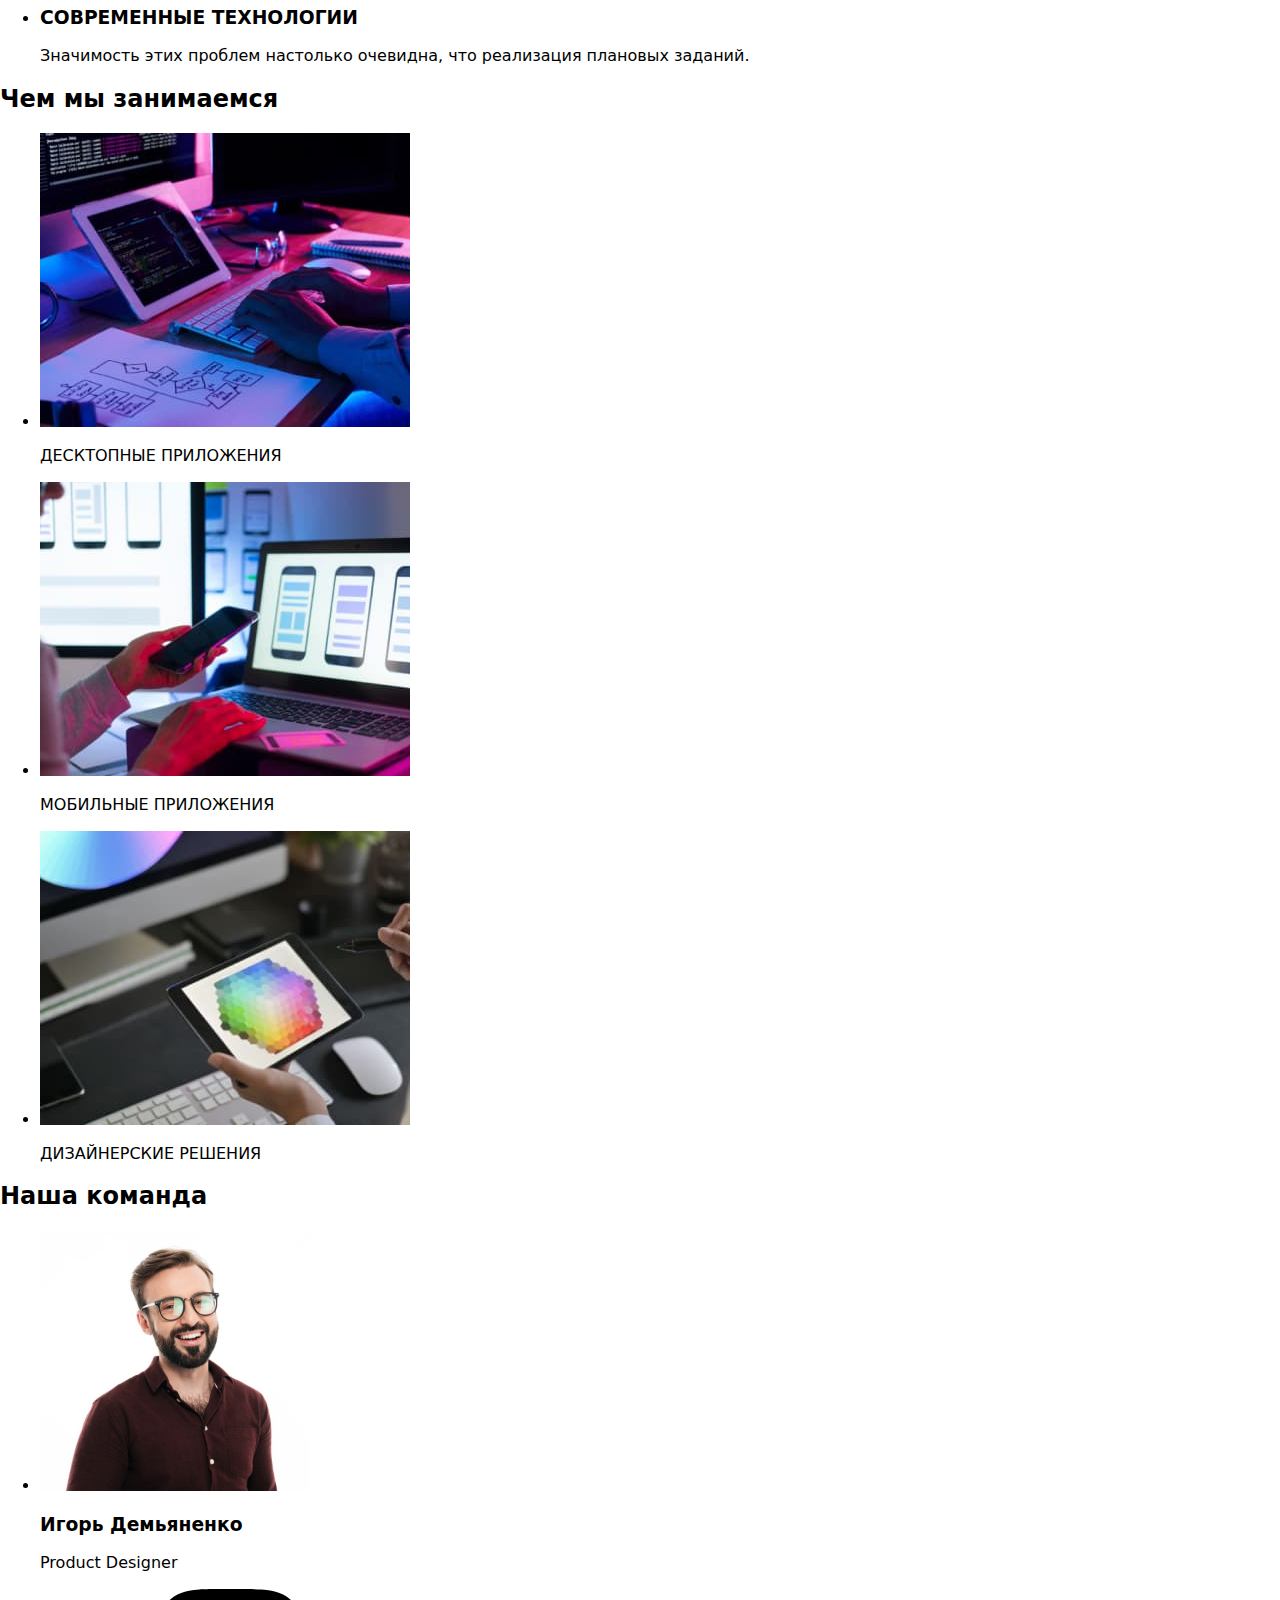
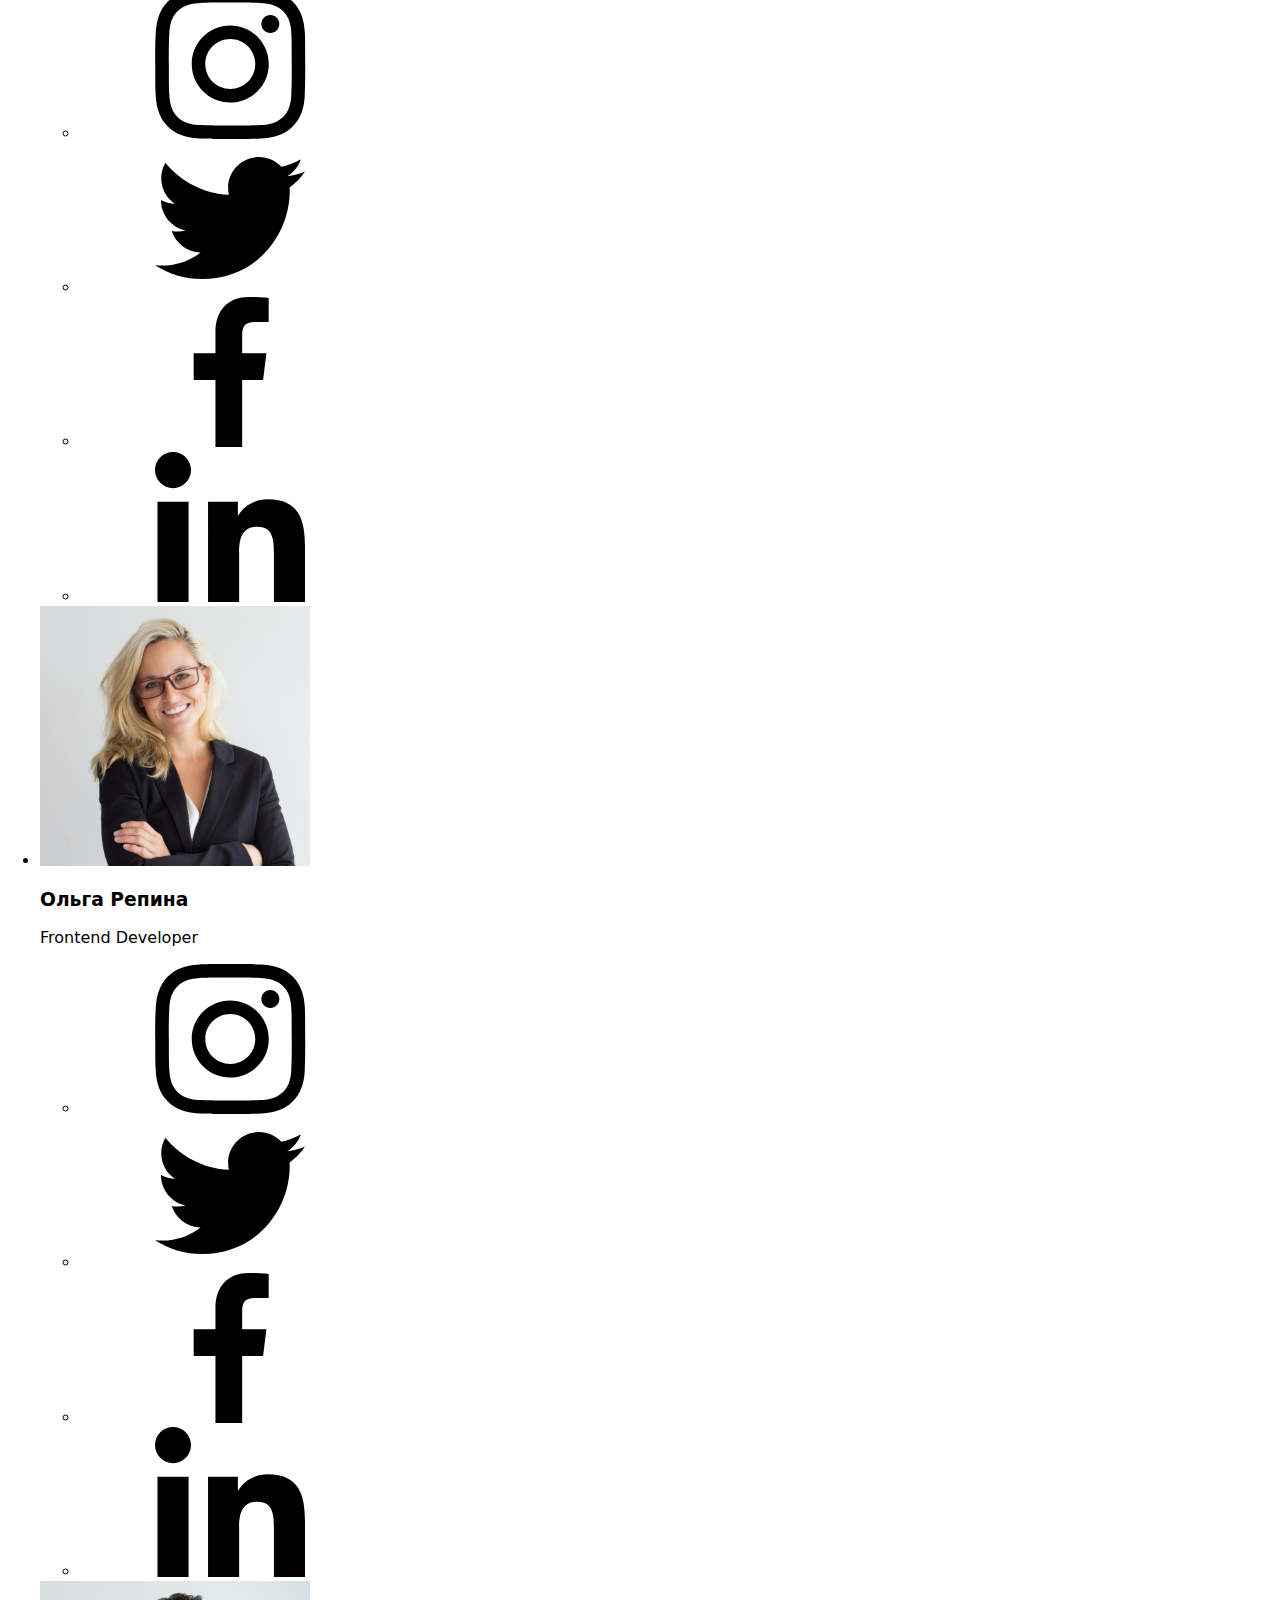
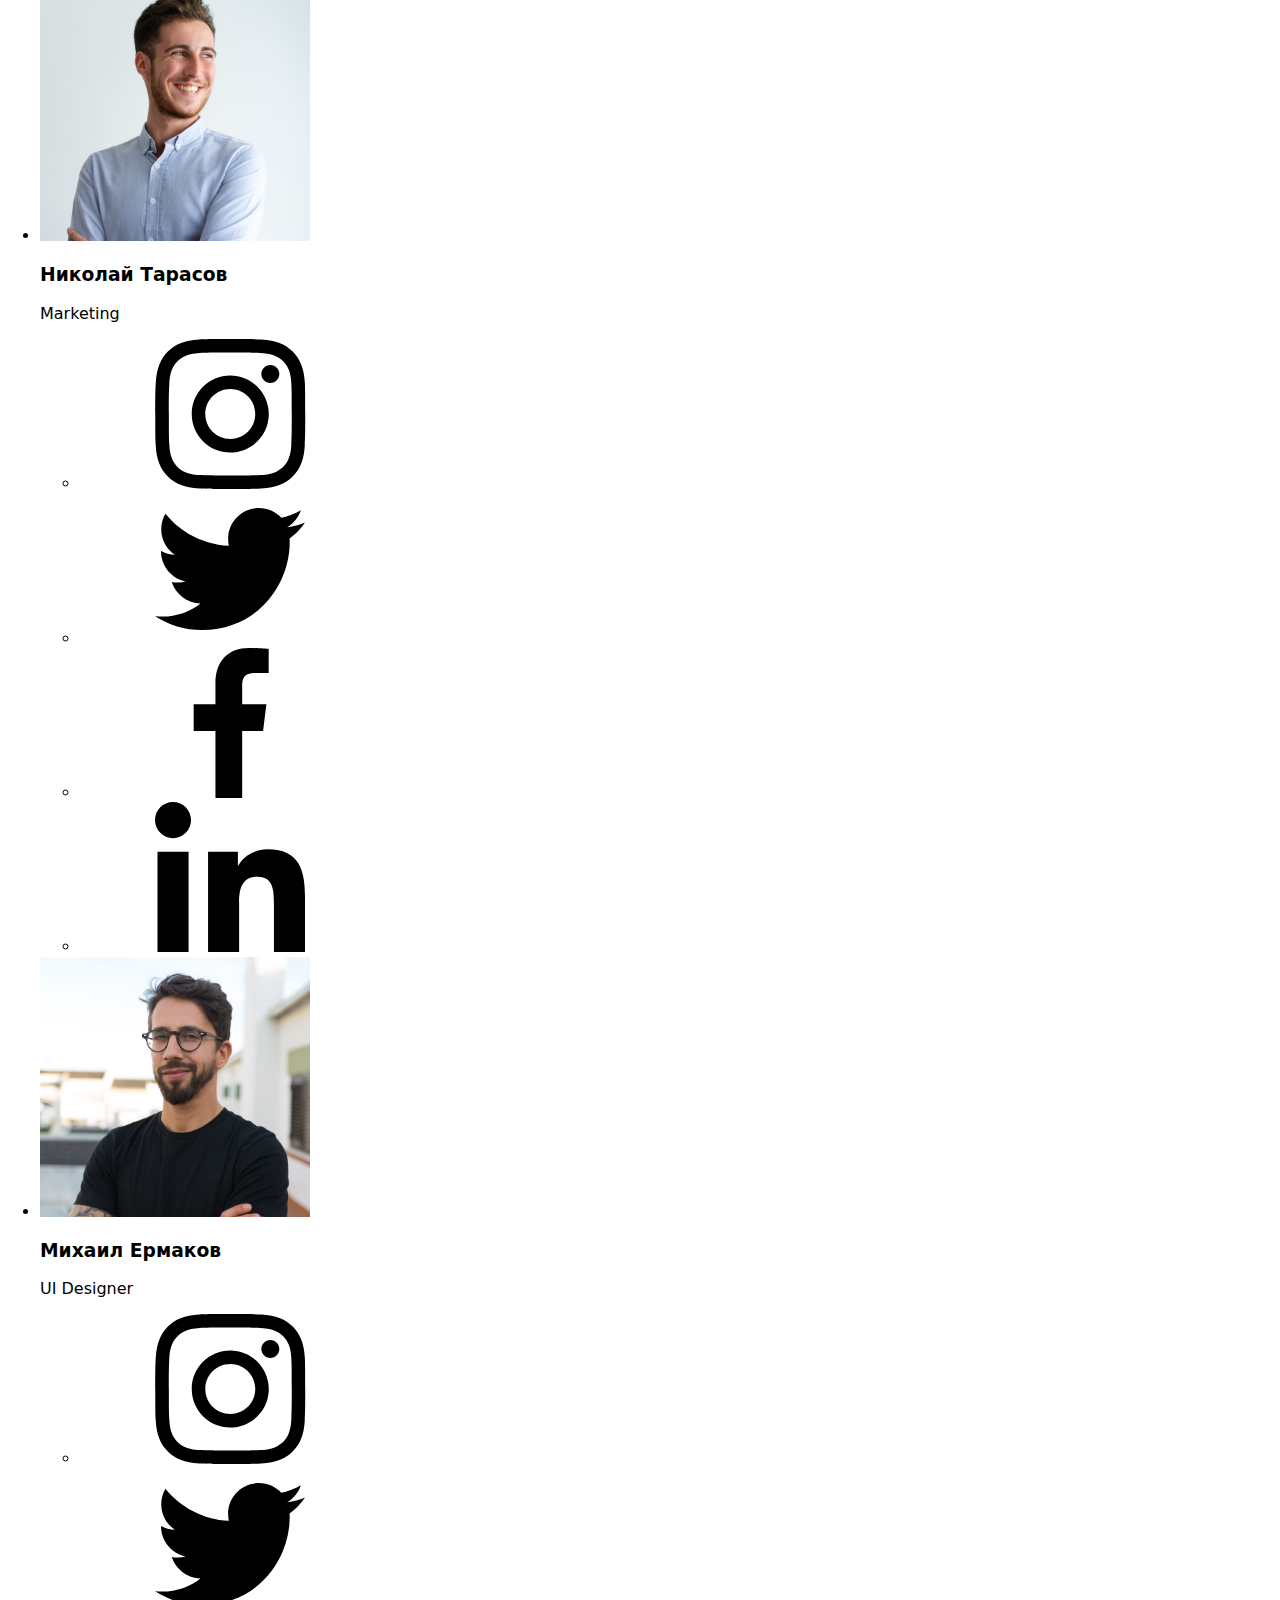
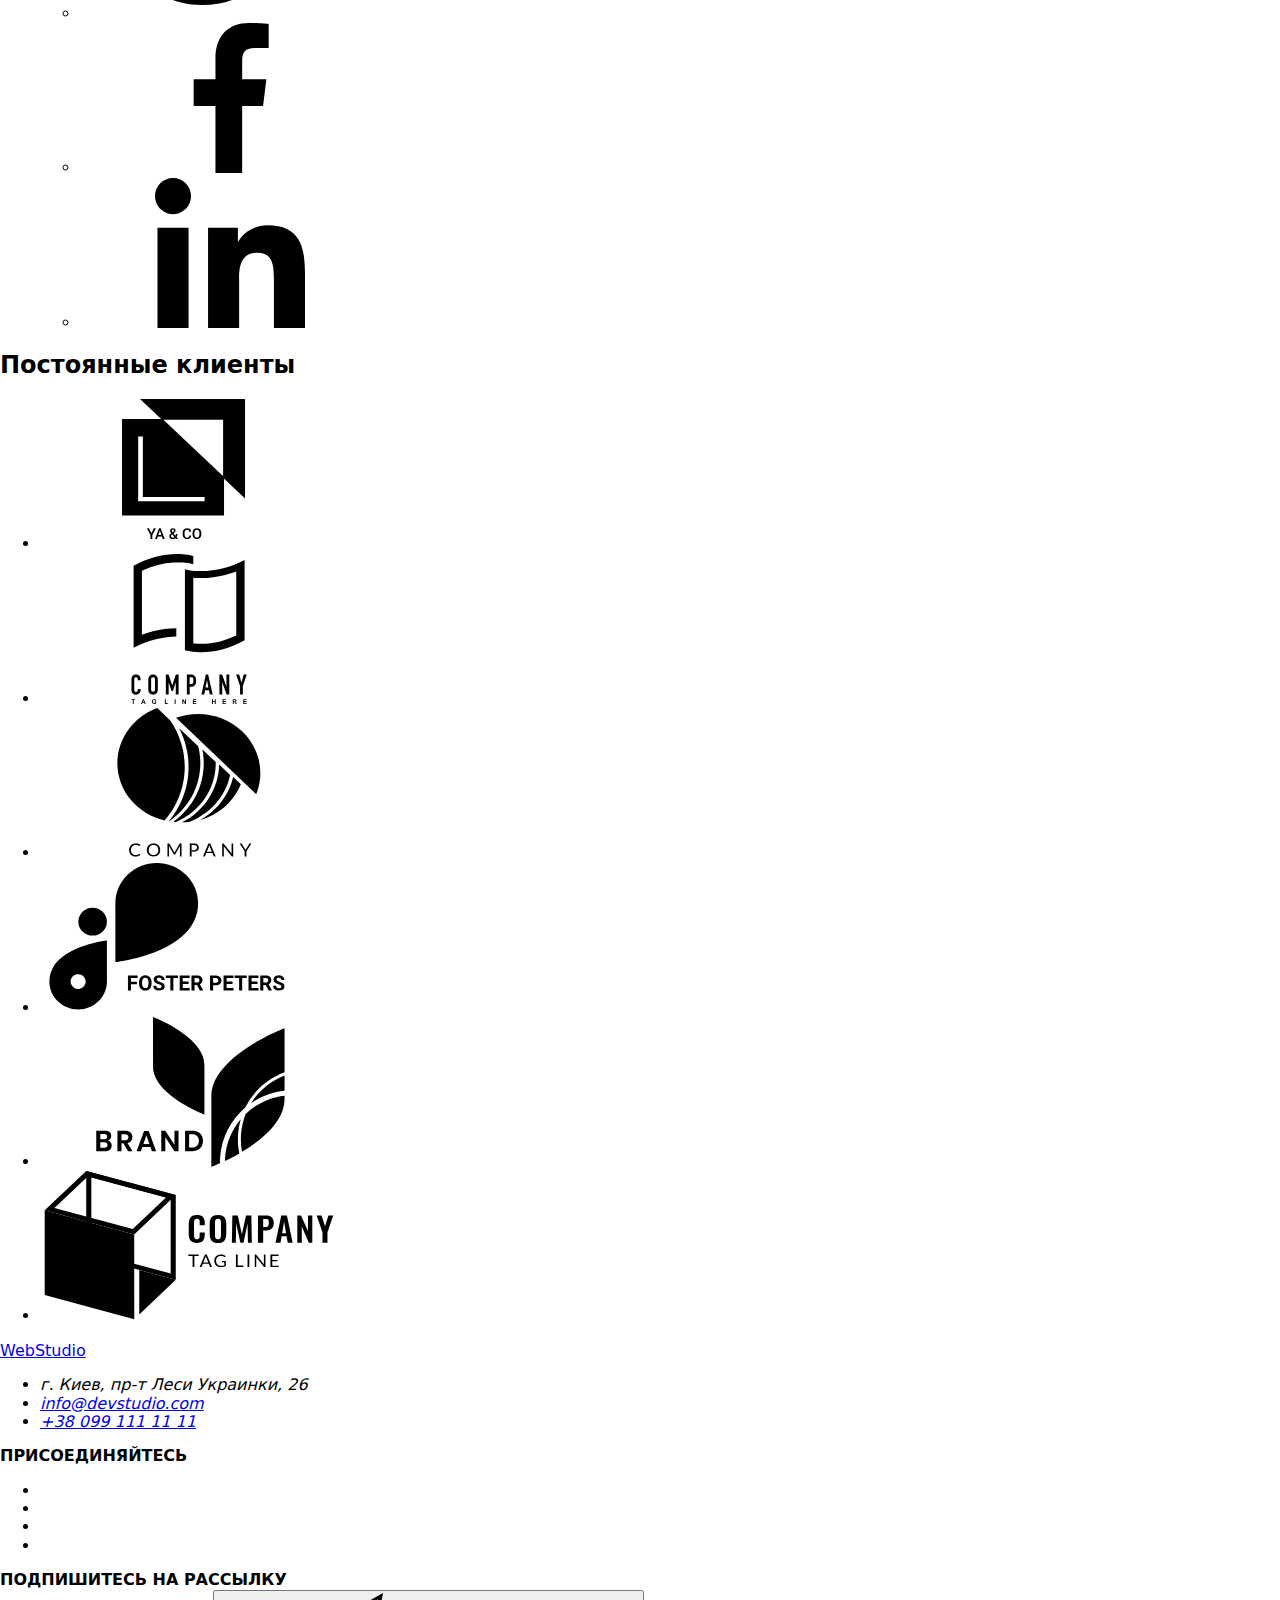
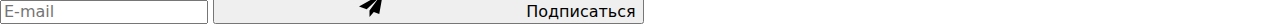
==== commit 1e23ffd9: "Делает SCSS" ====
--- a/index.html
+++ b/index.html
@@ -18,7 +18,7 @@
       href="https://cdnjs.cloudflare.com/ajax/libs/modern-normalize/1.0.0/modern-normalize.min.css"
     />
 
-    <link rel="stylesheet" href="./css/style.css" />
+    <link rel="stylesheet" href="./css/main.min.css" />
   </head>
   <body>
     <header>
--- a/css/main.min.css
+++ b/css/main.min.css
@@ -0,0 +1 @@
+/* No CSS *//*# sourceMappingURL=main.min.css.map */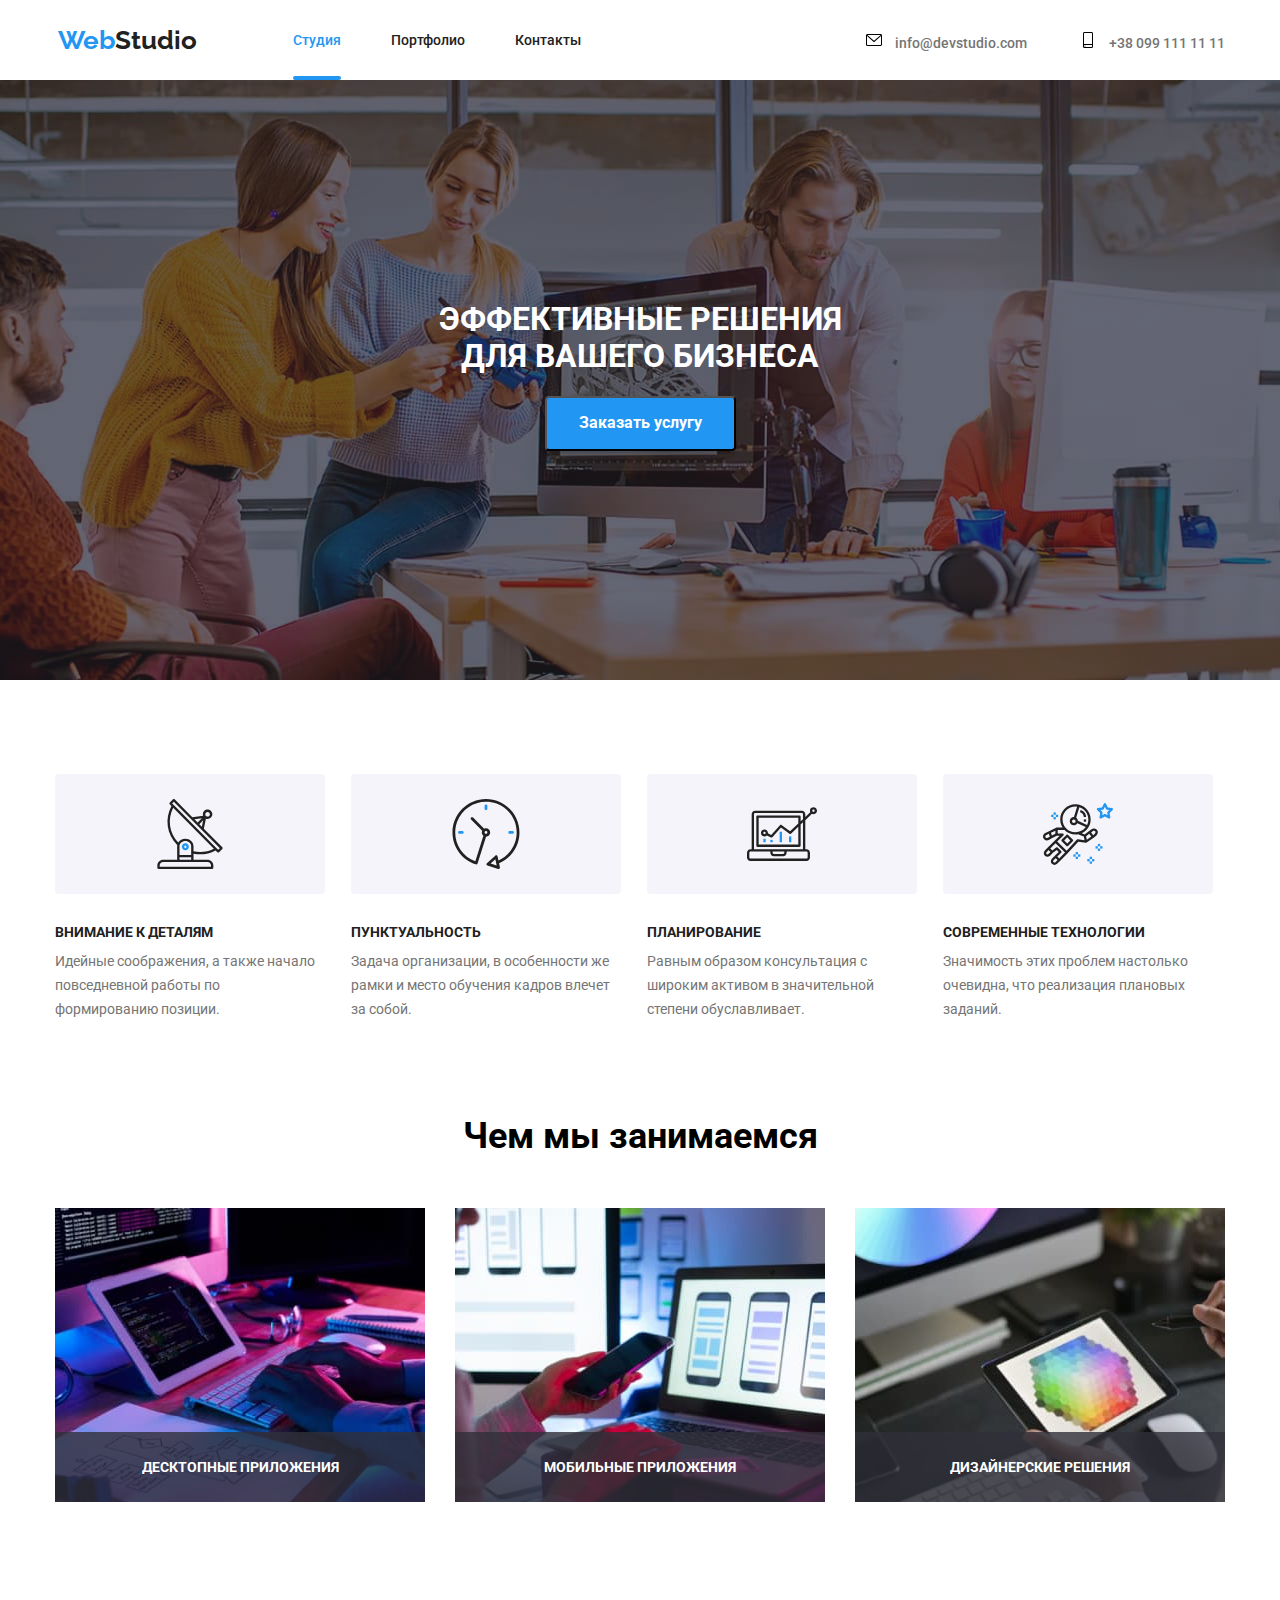
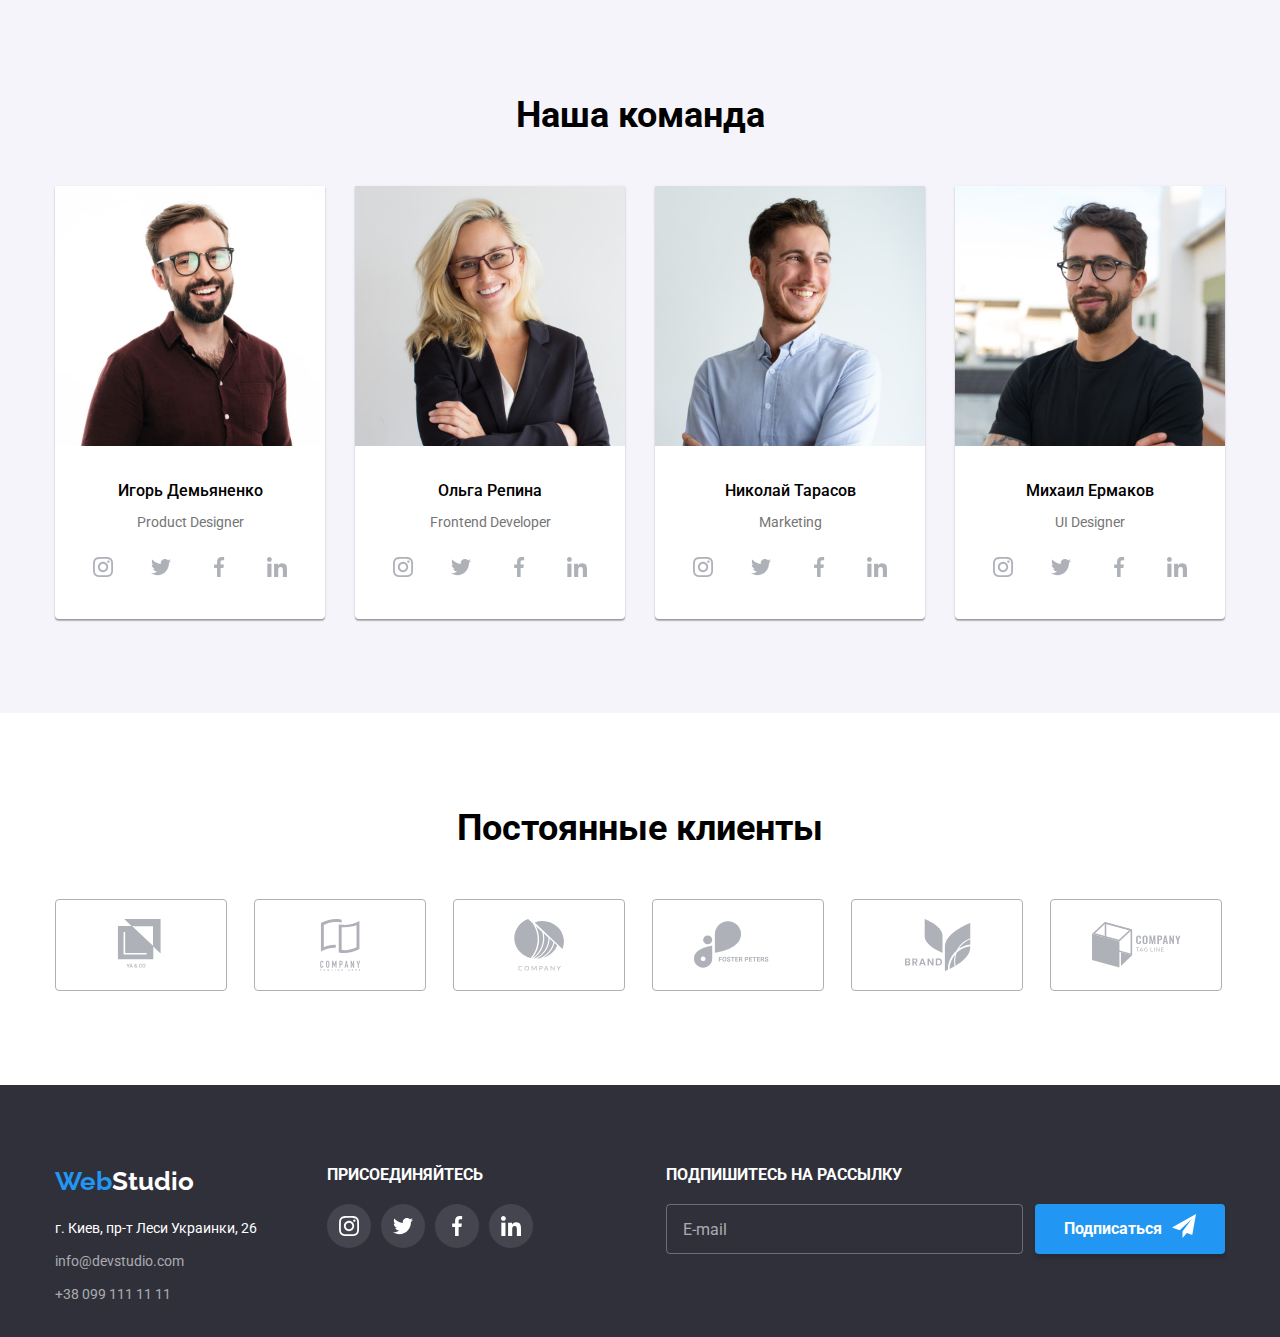
==== commit 53a8b26e: "Делает SCSS" ====
--- a/index.html
+++ b/index.html
@@ -25,24 +25,26 @@
       <!-- логотип, вкладки, контакты -->
 
       <div class="container header">
-        <nav>
-          <a href="./index.html" class="logo"
+        <nav class="navigation">
+          <a href="./index.html" class="link logo"
             >Web<span class="logo-accent">Studio</span></a
           >
           <ul class="site-nav">
-            <li>
+            <li class="site-nav-list">
               <a href="./" class="link primery-nav">Студия</a>
             </li>
-            <li>
+            <li class="site-nav-list">
               <a href="./portfolio.html" class="link button-secondary"
                 >Портфолио</a
               >
             </li>
-            <li><a href="" class="link button-secondary">Контакты</a></li>
+            <li class="site-nav-list">
+              <a href="" class="link button-secondary">Контакты</a>
+            </li>
           </ul>
         </nav>
         <ul class="contacts">
-          <li>
+          <li class="contacts-list">
             <a href="mailto:info@devstudio.com" class="link contacts-mail-tel">
               <svg class="mail">
                 <use href="./img/symbol-defs.svg#envelope"></use>
@@ -50,7 +52,7 @@
               info@devstudio.com</a
             >
           </li>
-          <li>
+          <li class="contacts-list">
             <a class="link contacts-mail-tel" href="tel:+380991111111">
               <svg class="mail">
                 <use href="./img/symbol-defs.svg#smartphone"></use>
@@ -61,20 +63,24 @@
         </ul>
       </div>
     </header>
-    <main>
+    <main class="main">
       <!-- главная секция -->
       <section class="main-section">
         <div class="container">
-          <h1 class="main">
+          <h1 class="main-title">
             ЭФФЕКТИВНЫЕ РЕШЕНИЯ <br />
             ДЛЯ ВАШЕГО БИЗНЕСА
           </h1>
-          <button data-modal-open name="button" class="button-primery-st">
+          <button
+            data-modal-open
+            name="button"
+            class="button button-primery-st"
+          >
             Заказать услугу
           </button>
           <div data-modal class="backdrop is-hidden">
             <div class="modal">
-              <button data-modal-close>X</button>
+              <button class="modal-button-close" data-modal-close>X</button>
               <!-- форма в модальном окне -->
               <h2 class="modal-titel">
                 Оставьте свои данные, мы вам перезвоним
@@ -152,7 +158,9 @@
                   </label>
                 </div>
 
-                <button class="check-button" type="submit">Отправить</button>
+                <button class="button check-button" type="submit">
+                  Отправить
+                </button>
               </form>
             </div>
           </div>
@@ -529,7 +537,7 @@
               <input class="foter-input" type="email" placeholder="E-mail" />
             </label>
 
-            <button class="button-subscribe" type="submit">
+            <button class="button button-subscribe" type="submit">
               <svg class="footer-subscribe-svg" widt="24px" height="24px">
                 <use href="./img/symbol-defs.svg#send"></use>
               </svg>
--- a/css/main.min.css
+++ b/css/main.min.css
@@ -1 +1,2 @@
-/* No CSS *//*# sourceMappingURL=main.min.css.map */+*,*::befor,*::after{box-sizing:inherit}html{box-sizing:border-box}.container{width:1200px;padding-left:15px;padding-right:15px;margin-left:auto;margin-right:auto}.container:first-child{margin-top:0px}header{width:100%;height:80px;padding-bottom:32px;padding-top:32px}a{text-decoration:none}a:hover,a:focus{color:#2196f3}li{padding:0px;margin:0px;list-style:none}ul{padding:0px;margin:0px;list-style:none}.link{display:block;text-align:center}.button{display:inline-block;cursor:pointer;justify-content:center;font-style:normal;font-weight:500;font-size:16px;line-height:1.63em;margin:0px;padding:0px}.button:hover,.button:focus{color:#2196f3;background-color:#fff;box-shadow:0px 4px 4px rgba(0,0,0,0.25)}.button-titel{margin-bottom:34px}.button-list{display:inline-flex}.header{display:flex;height:100%}.portfolio-header{border-bottom:1px solid #ececec}.logo-accent{color:#212121}.navigation{display:flex;align-items:center;justify-content:center}.navigation .link{margin-right:0px}.navigation .logo{font-family:"Raleway", sans-serif;color:#2196f3;font-style:normal;font-weight:bold;font-size:26px;line-height:1.17em;width:145px;margin-right:93px}.navigation .site-nav{justify-content:end;display:flex;font-family:"Roboto", sans-serif;font-weight:500;font-style:normal;font-size:14px;line-height:1.17em;padding:0px;align-items:center}.site-nav-list{display:inline-block;padding-right:50px}.site-nav-list .site-nav-list:last-child{padding-right:0px}.primery-nav{position:relative;color:#2196f3;font-style:normal;font-weight:500;font-size:14px;line-height:1.17em}.primery-nav::after{position:absolute;content:"";display:block;background-image:url(../img/hover.svg);height:4px;width:100%;background-repeat:no-repeat;background-position:center;background-size:cover;margin-top:28px}.button-secondary{color:#212121}.button-primery-pf{color:#ffffff;background-color:#2196f3;font-style:normal;font-weight:500;line-height:1.25em;transition:transform 250ms cubic-bezier(0.4, 0, 0.2, 1)}.contacts{font-family:"Roboto", sans-serif;font-style:normal;font-weight:500;font-size:14px;line-height:1.14em;align-items:center;text-align:right;padding:0px;margin-left:auto}.contacts .contacts-list{margin-right:50px;display:inline-block}.contacts .contacts-list:last-child{margin-right:0px}.contacts-mail-tel{color:#757575;text-align:end}.contacts-mail-tel:last-child{padding-right:0px}.contacts-mail-tel:hover .mail,.contacts-mail-tel:focus .mail{fill:#2196f3}.contacts-mail-tel .mail{height:16px;width:16px;background-size:contain;background-repeat:no-repeat;background-position-x:center;margin-right:10px;transition:250ms;transition-timing-function:cubic-bezier(0.4, 0, 0.2, 1)}.main{font-family:"Roboto", sans-serif;width:auto}.button-section{padding-top:94px;padding-bottom:94px}.button-container{text-align:center;align-items:flex-start}.button-container h1{display:none}.button-titel .button{padding:6px 22px}.button-list .buttom{height:54px}.row-button{font-size:16px;font-weight:500;font-style:normal;line-height:1.63em;border:0px;border-radius:4px;margin-right:8px;transition:transform 250ms cubic-bezier(0.4, 0, 0.2, 1)}.row-button:hover,.row-button:focus{color:#fff;background-color:#2196f3}.type-pr-list{padding:0px;display:flex;flex-basis:calc((100%-30) / 3);flex-wrap:wrap;margin:0px}.link-menu{display:block;width:370px;margin-left:30px;margin-bottom:30px}.link-menu:nth-last-child(-n+3){margin-bottom:0px}.link-menu:nth-child(3n+1){margin-left:0px}.pr-link{display:block;transition:250ms;transition-timing-function:cubic-bezier(0.4, 0, 0.2, 1)}.pr-link:hover,.pr-link:focus{box-shadow:0px 1px 1px rgba(0,0,0,0.12),0px 4px 4px rgba(0,0,0,0.06),1px 4px 6px rgba(0,0,0,0.16)}.projects-hover{position:relative;overflow:hidden;text-align:left}.type-pr{padding:20px 24px;text-align:left;border:1px solid #eeeeee;border-top:0px;margin:0px}.projects{color:#212121;font-style:normal;font-weight:bold;font-size:18px;line-height:2em;margin:0px;margin-bottom:4px}.type{color:#757575;font-style:normal;font-weight:normal;font-size:16px;line-height:1.88em}.wind-hover{display:block;margin:0px;background-color:#2196f3;position:absolute;z-index:4;top:0%;bottom:0%;left:0;right:0;font-size:18px;line-height:1.6em;font-weight:400;color:#fff;padding:63px 24px;opacity:0;transform:translateY(100%);transition:transform 250ms cubic-bezier(0.4, 0, 0.2, 1)}.pr-link:hover .wind-hover,.pr-link:focus .wind-hover{transform:translateY(0%);opacity:1}.main-section{margin-left:auto;margin-right:auto;max-width:1600px;height:600px;text-align:center;padding-top:200px;padding-bottom:200px;color:#ffffff;background-color:#2f303a;justify-content:center;background-image:linear-gradient(to right, rgba(47,48,58,0.4), rgba(47,48,58,0.4)),url("../img/main.jpg");background-repeat:no-repeat;background-position:center;background-size:cover}.main-titel{font-style:normal;font-weight:900;font-size:44px;line-height:1.36em;text-align:center}.button-primery-st{color:#ffffff;background-color:#2196f3;font-style:normal;font-weight:bold;font-size:16px;line-height:1.88em;text-align:center;padding:10px 32px;margin-left:auto;margin-right:auto;box-shadow:0px 4px 4px rgba(0,0,0,0.15);border-radius:4px;transition:transform 250ms cubic-bezier(0.4, 0, 0.2, 1)}.button-primery-st:hover,.button-primery-st:focus{color:#2196f3;background-color:#fff;transition:250ms;transition-timing-function:cubic-bezier(0.4, 0, 0.2, 1)}.backdrop{position:fixed;top:0px;left:0px;width:100%;height:100%;background-color:rgba(0,0,0,0.2);z-index:55}.backdrop.is-hidden{opacity:0;pointer-events:none}.modal{position:absolute;top:50%;left:50%;transform:translate(-50%, -50%);text-align:left;min-width:528px;min-height:581px;background-color:#fff;border-radius:4px;color:#757575;padding:40px;font-size:12px;line-height:1.17em;font-family:"Roboto", sans-serif;font-size:12px;line-height:1.17em;font-style:normal;color:#757575}.modal>.modal-button-close{position:absolute;width:30px;height:30px;right:7px;top:7px;background-color:#fff;border:1px solid rgba(0,0,0,0.1);border-radius:50%}.modal-button-close:hover{color:#2196f3;font-weight:700}.modal-titel{font-style:700;font-size:20px;line-height:1.17em;font-style:normal;text-align:center;color:#212121;margin:0;margin-bottom:12px}.form-field{display:flex;flex-direction:column}.form-field:not(:last-child){margin-bottom:10px}.form-label{margin-bottom:4px;position:relative}.form-input{padding:11px 12px 11px 42px;border:1px solid rgba(33,33,33,0.2);border-radius:4px;width:100%;height:40px;outline:none;transition:transform 250ms cubic-bezier(0.4, 0, 0.2, 1)}.form-input:focus{border:1px solid #2196f3}.form-input-check{display:inline-block;width:16px;height:15px;opacity:0}.form-svg{position:relative}.form-inpyt-svg{position:absolute;width:18px;height:18px;padding:3px;left:12px;top:12px;transition:transform 250ms cubic-bezier(0.4, 0, 0.2, 1)}.form-input:focus+* .form-inpyt-svg{fill:#2196f3}.form-coment{padding:12px 16px;resize:none;border:1px solid rgba(33,33,33,0.2);border-radius:4px;outline:none}.form-coment:focus{border:1px solid #2196f3}.form-field-check{margin-top:20px;font-size:14px;line-height:1.71em;font-weight:400;display:flex;align-items:center;justify-content:center}.check{content:"";position:absolute;width:17px;height:17px;background-image:url(../img/check.svg);left:0;top:1px;background-repeat:no-repeat;background-size:contain}.form-input-check:checked+.check{background-image:url(../img/Check3.svg)}.agreed{color:#2196f3}.check-button{display:block;margin:30px auto 0px;padding:10px 55px;color:#fff;background-color:#2196f3;box-shadow:0px 4px 4px rgba(0,0,0,0.15);border-radius:4px;border:none;font-size:16px;line-height:1.875em;font-weight:700}.container-about{display:flex;padding-top:94px;padding-bottom:94px}.main-about{padding:0px;margin:0px;width:100%;display:flex;flex-wrap:nowrap}.main-about .list-item{display:inline-block;justify-content:space-between;width:270px;margin-right:26px}.main-about .list-item:last-child,.main-about .network-list li:last-child{margin-right:0px}.advantages{color:#212121;font-style:normal;font-weight:bold;font-size:14px;line-height:1.17em;margin:0px}.notes{color:#757575;font-style:normal;font-weight:normal;font-size:14px;line-height:1.71em;margin:0px;padding-top:10px}.list-item::before{content:"";display:block;height:120px;border-radius:4px;background-repeat:no-repeat;background-position:100px 25px;background-color:#f5f4fa;margin-bottom:30px}.list-item.attention::before{background-image:url(../img/antenna.svg)}.list-item.pynctuality::before{background-image:url(../img/clock.svg)}.list-item.planning::before{background-image:url(../img/diagram.svg)}.list-item.technology::before{background-image:url(../img/astronaut.svg)}.adout-us-img{text-align:inherit;margin:0px;padding-bottom:94px}.adout-us-img .images{margin:0px;padding:0px}.images-list{display:block;flex-wrap:wrap}.about-us{display:block;font-family:Roboto;font-style:normal;font-weight:700;font-size:36px;line-height:1.16em;text-align:center;margin:0px;margin-bottom:50px}.images{display:inline-flex}.images .image-menu:last-child{margin-right:0px}.image-menu{position:relative;flex-basis:calc((100%-30) / 3);margin-right:30px}.image-menu img{display:block}.images-list-item{width:100%;background:rgba(47,48,58,0.8);margin:0px;position:absolute;bottom:0;left:0;font-size:14px;line-height:1.17em;color:#fff;font-weight:700;text-align:center;justify-content:center;padding-top:27px;padding-bottom:27px}.our-teams{background-color:#f5f4fa;text-align:center;padding:0px;padding-bottom:94px;padding-top:94px;padding-left:0px}.command{font-style:normal;font-weight:bold;font-size:36px;line-height:1.17em;text-align:center;margin:0px;margin-bottom:50px}.teams-list{margin:0px;padding-left:0px}.teams{display:inline-block;background-color:#fff;margin-right:26px;padding-bottom:30px;box-shadow:0px 1px 3px rgba(0,0,0,0.12),0px 1px 1px rgba(0,0,0,0.14),0px 2px 1px rgba(0,0,0,0.2);border-radius:0px 0px 4px 4px}.teams:last-child{margin-right:0px}.name-pos{padding-top:30px}.name{font-style:normal;font-weight:500;font-size:16px;line-height:1.19em;margin:0px;margin-bottom:10px}.position{color:#757575;font-style:normal;font-weight:normal;font-size:14px;line-height:1.19em;font-style:normal}.social-icon .social-icon-item{display:inline-flex}.social-icon-item:not(:last-child){margin-right:10px}.sosial-icon-svg{width:20px;height:20px;transition:250ms;transition-timing-function:cubic-bezier(0.4, 0, 0.2, 1)}.social-icon-link{height:44px;width:44px;display:flex;justify-content:center;align-items:center;border-radius:50%;fill:#afb1b8}.social-icon-link:focus,.social-icon-link:hover{background-color:#2196f3}.social-icon-link:focus .sosial-icon-svg,.social-icon-link:hover .sosial-icon-svg{fill:#fff}.customed-container{text-align:center;padding-top:94px;padding-bottom:94px}.customed-container h2{font-size:36px;line-height:1.17em;margin:0px}.customed{display:flex;margin-top:50px}.customed-item{border:1px solid #afb1b8;border-radius:4px}.customed-item:not(:last-child){margin-right:27px}.customed-item:focus,.customed-item:hover{border:1px solid #2196f3;border-radius:4px;transition:250ms;transition-timing-function:cubic-bezier(0.4, 0, 0.2, 1)}.customed-link{height:90px;width:170px;display:flex;justify-content:center;align-items:center;fill:#afb1b8;background-size:cover}.customed-link-svg{width:89px;height:52px;transition:250ms;transition-timing-function:cubic-bezier(0.4, 0, 0.2, 1)}.customed-item:focus .customed-link-svg,.customed-item:hover .customed-link-svg{fill:#2196f3}.footer{display:inline-flex;align-items:center;font-family:"Roboto", sans-serif;background-color:#2f303a;width:100%;height:252px;padding-bottom:60px;padding-top:60px}.footer-cont{display:flex;padding-top:60px}.logo-footer{font-family:"Raleway", sans-serif;color:#2196f3;font-style:normal;font-weight:bold;font-size:26px;line-height:1.19em}.logo-ac-footer{color:#fff}.address{font-family:"Roboto", sans-serif;font-style:normal;color:#fff;font-weight:normal;font-size:14px;line-height:1.71em;margin-bottom:9px}.adresss-footer{margin:0px;margin-top:20px}.mail-tel{display:block;font-family:"Roboto", sans-serif;font-style:normal;color:#ffffff99;font-weight:normal;font-size:14px;line-height:1.71em;margin-bottom:9px}.join-footer{margin-left:70px}.join-footer b{display:block;color:#fff;margin-bottom:20px}.join-list{display:flex}.join-list li{margin-right:10px}.join{display:inline-block;height:44px;width:44px;background-color:rgba(255,255,255,0.1);border-radius:50%;background-position:center;background-repeat:no-repeat;background-size:20px}.join.inst{background-image:url(../img/instagram.svg)}.join.twitter{background-image:url(../img/twitter.svg)}.join.facebook{background-image:url(../img/facebook.svg)}.join.linkedin{background-image:url(../img/linkedin.svg)}.join:hover,.join:focus{background-color:#2196f3;transition:250ms;transition-timing-function:cubic-bezier(0.4, 0, 0.2, 1)}.footer-subscribe{margin-left:auto}.footer-subscribe b{display:block;color:#fff;margin-bottom:20px}.form-footer{display:flex}.foter-input{width:357px;height:50px;display:block;padding:16px;font-size:16px;line-height:1.25em;border:1px solid rgba(255,255,255,0.3);border-radius:4px;margin-right:12px;background-color:inherit;color:rgba(255,255,255,0.6)}.foter-input::placeholder{color:rgba(255,255,255,0.6);font-size:16px;line-height:1.25em}.button-subscribe{display:flex;background-color:#2196f3;box-shadow:0px 4px 4px rgba(0,0,0,0.15);border-radius:4px;color:#fff;font-size:16px;line-height:1.875em;font-weight:700;padding:10px 29px;border:none;flex-direction:row-reverse}.button-subscribe:hover{background-color:#fff;color:#2196f3}.button-subscribe:hover .footer-subscribe-svg{fill:#2196f3}.footer-subscribe-svg{width:24px;height:24px;fill:white;margin-left:10px}
+/*# sourceMappingURL=main.min.css.map */